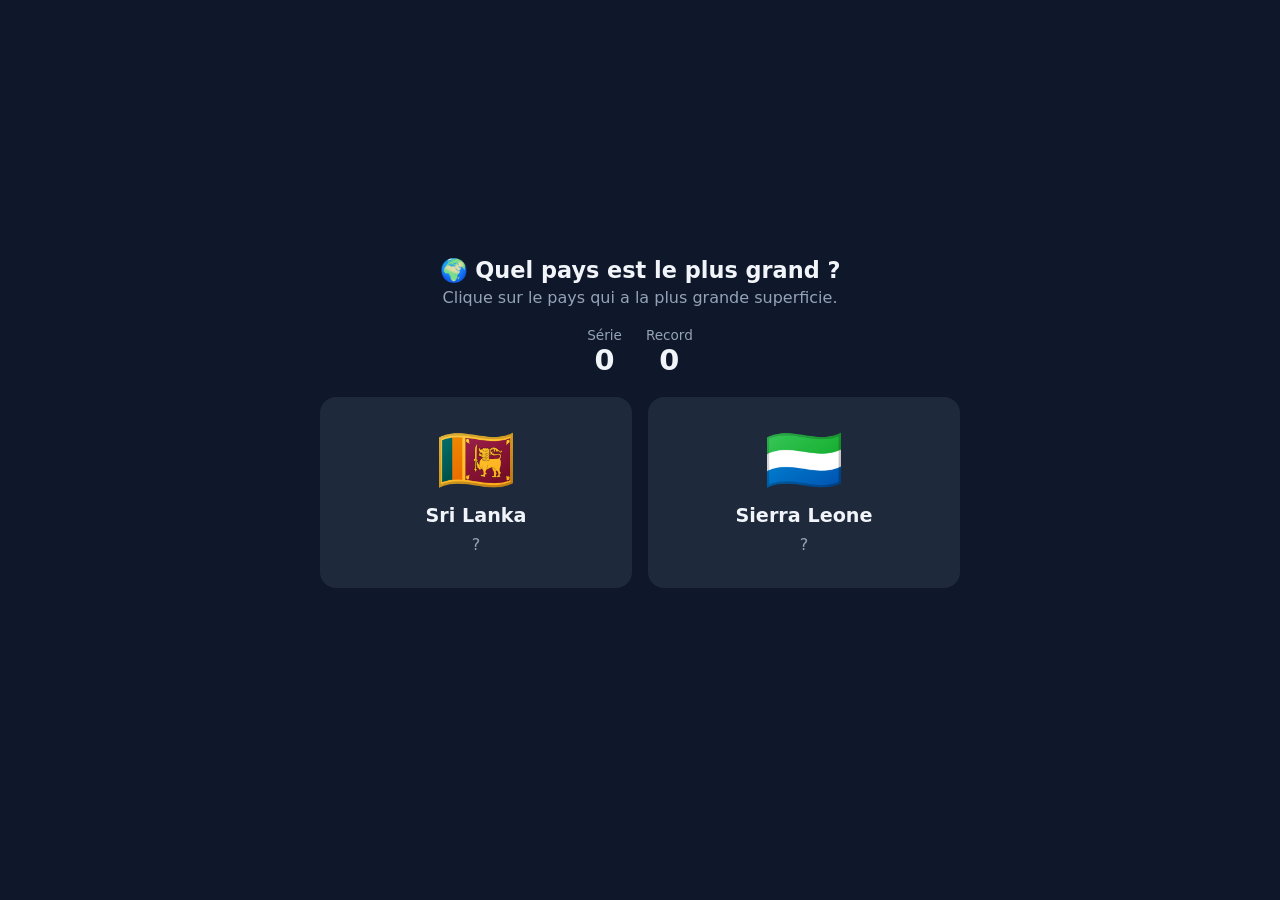
==== index.html @ 782701b4 "Ajoute le quiz de géographie : quel pays est le plus grand ? Co-Authored-By: Claude Sonnet 5.5 <nore" ====
<!DOCTYPE html>
<html lang="fr">
<head>
<meta charset="utf-8">
<meta name="viewport" content="width=device-width, initial-scale=1">
<title>Quel pays est le plus grand ?</title>
<style>
  :root { --bg:#0f172a; --card:#1e293b; --txt:#f1f5f9; --mute:#94a3b8; --ok:#22c55e; --ko:#ef4444; --acc:#38bdf8; }
  * { box-sizing:border-box; }
  body { margin:0; min-height:100vh; display:flex; flex-direction:column; align-items:center; justify-content:center;
         background:var(--bg); color:var(--txt); font-family:system-ui,sans-serif; padding:16px; }
  h1 { font-size:1.4rem; margin:0 0 4px; text-align:center; }
  .sub { color:var(--mute); margin-bottom:20px; text-align:center; }
  .scores { display:flex; gap:24px; margin-bottom:20px; }
  .scores div { text-align:center; color:var(--mute); font-size:.85rem; }
  .scores b { display:block; font-size:1.8rem; color:var(--txt); }
  .duel { display:flex; gap:16px; width:100%; max-width:640px; }
  .country { flex:1; background:var(--card); border:3px solid transparent; border-radius:16px; padding:28px 12px;
             color:var(--txt); font:inherit; cursor:pointer; transition:transform .1s, border-color .2s; }
  .country:hover:not(:disabled) { transform:translateY(-3px); border-color:var(--acc); }
  .country:disabled { cursor:default; }
  .flag { font-size:4rem; line-height:1; }
  .name { font-size:1.2rem; font-weight:600; margin-top:12px; }
  .area { margin-top:8px; color:var(--mute); min-height:1.4em; }
  .country.ok { border-color:var(--ok); }
  .country.ko { border-color:var(--ko); }
  .msg { margin:20px 0 10px; min-height:1.6em; font-weight:600; text-align:center; }
  button.action { background:var(--acc); color:#0f172a; border:0; border-radius:10px; padding:12px 24px;
                  font:inherit; font-weight:700; cursor:pointer; }
  .hidden { display:none; }
  @media (max-width:480px) { .duel { flex-direction:column; } .country { padding:18px 12px; } .flag { font-size:3rem; } }
</style>
</head>
<body>
  <h1>🌍 Quel pays est le plus grand ?</h1>
  <div class="sub">Clique sur le pays qui a la plus grande superficie.</div>
  <div class="scores">
    <div>Série<b id="score">0</b></div>
    <div>Record<b id="best">0</b></div>
  </div>
  <div class="duel">
    <button class="country" id="c0"></button>
    <button class="country" id="c1"></button>
  </div>
  <div class="msg" id="msg"></div>
  <button class="action hidden" id="next"></button>

<script>
// [code ISO, nom, superficie en km²]
const DATA = [
["RU","Russie",17098246],["CA","Canada",9984670],["CN","Chine",9596961],["US","États-Unis",9833517],
["BR","Brésil",8515767],["AU","Australie",7692024],["IN","Inde",3287263],["AR","Argentine",2780400],
["KZ","Kazakhstan",2724900],["DZ","Algérie",2381741],["CD","RD Congo",2344858],["SA","Arabie saoudite",2149690],
["MX","Mexique",1964375],["ID","Indonésie",1904569],["SD","Soudan",1861484],["LY","Libye",1759540],
["IR","Iran",1648195],["MN","Mongolie",1564116],["PE","Pérou",1285216],["TD","Tchad",1284000],
["NE","Niger",1267000],["AO","Angola",1246700],["ML","Mali",1240192],["ZA","Afrique du Sud",1221037],
["CO","Colombie",1141748],["ET","Éthiopie",1104300],["BO","Bolivie",1098581],["MR","Mauritanie",1030700],
["EG","Égypte",1002450],["TZ","Tanzanie",945087],["NG","Nigeria",923768],["VE","Venezuela",916445],
["PK","Pakistan",881913],["NA","Namibie",825615],["MZ","Mozambique",801590],["TR","Turquie",783562],
["CL","Chili",756102],["ZM","Zambie",752612],["MM","Myanmar",676578],["AF","Afghanistan",652230],
["SO","Somalie",637657],["CF","Centrafrique",622984],["UA","Ukraine",603550],["MG","Madagascar",587041],
["BW","Botswana",581730],["KE","Kenya",580367],["FR","France",551695],["YE","Yémen",527968],
["TH","Thaïlande",513120],["ES","Espagne",505990],["TM","Turkménistan",488100],["CM","Cameroun",475440],
["PG","Papouasie-Nouvelle-Guinée",462840],["SE","Suède",450295],["UZ","Ouzbékistan",447400],["MA","Maroc",446550],
["IQ","Irak",438317],["PY","Paraguay",406752],["ZW","Zimbabwe",390757],["JP","Japon",377975],
["DE","Allemagne",357022],["CG","Congo",342000],["FI","Finlande",338145],["VN","Vietnam",331212],
["MY","Malaisie",330803],["NO","Norvège",323802],["CI","Côte d'Ivoire",322463],["PL","Pologne",312696],
["OM","Oman",309500],["IT","Italie",301340],["PH","Philippines",300000],["EC","Équateur",283561],
["BF","Burkina Faso",272967],["NZ","Nouvelle-Zélande",268838],["GA","Gabon",267668],["GN","Guinée",245857],
["GB","Royaume-Uni",243610],["UG","Ouganda",241038],["GH","Ghana",238533],["RO","Roumanie",238397],
["LA","Laos",236800],["GY","Guyana",214969],["BY","Biélorussie",207600],["KG","Kirghizistan",199951],
["SN","Sénégal",196722],["SY","Syrie",185180],["KH","Cambodge",181035],["UY","Uruguay",176215],
["SR","Suriname",163820],["TN","Tunisie",163610],["BD","Bangladesh",147570],["NP","Népal",147181],
["TJ","Tadjikistan",143100],["GR","Grèce",131957],["NI","Nicaragua",130373],["KP","Corée du Nord",120538],
["MW","Malawi",118484],["ER","Érythrée",117600],["BJ","Bénin",114763],["HN","Honduras",112492],
["LR","Libéria",111369],["BG","Bulgarie",110879],["CU","Cuba",109884],["GT","Guatemala",108889],
["IS","Islande",103000],["KR","Corée du Sud",100210],["HU","Hongrie",93028],["PT","Portugal",92090],
["JO","Jordanie",89342],["RS","Serbie",88361],["AZ","Azerbaïdjan",86600],["AT","Autriche",83871],
["AE","Émirats arabes unis",83600],["CZ","Tchéquie",78867],["PA","Panama",75417],["SL","Sierra Leone",71740],
["IE","Irlande",70273],["GE","Géorgie",69700],["LK","Sri Lanka",65610],["LT","Lituanie",65300],
["LV","Lettonie",64589],["TG","Togo",56785],["HR","Croatie",56594],["BA","Bosnie-Herzégovine",51209],
["CR","Costa Rica",51100],["SK","Slovaquie",49035],["DO","République dominicaine",48671],["EE","Estonie",45228],
["DK","Danemark",43094],["NL","Pays-Bas",41850],["CH","Suisse",41285],["BT","Bhoutan",38394],
["TW","Taïwan",36193],["GW","Guinée-Bissau",36125],["MD","Moldavie",33846],["BE","Belgique",30528],
["LS","Lesotho",30355],["AM","Arménie",29743],["AL","Albanie",28748],["SV","Salvador",21041],
["SI","Slovénie",20273],["FJ","Fidji",18272],["KW","Koweït",17818],["SZ","Eswatini",17364],
["TL","Timor oriental",14874],["QA","Qatar",11586],["JM","Jamaïque",10991],["LB","Liban",10452],
["CY","Chypre",9251],["LU","Luxembourg",2586],["MU","Maurice",2040],["MT","Malte",316],
["LI","Liechtenstein",160],["SM","Saint-Marin",61],["MC","Monaco",2]
].map(([code,name,area]) => ({
  name, area,
  flag: [...code].map(c => String.fromCodePoint(127397 + c.charCodeAt(0))).join("")
}));

const fmt = n => n.toLocaleString("fr-FR", { maximumFractionDigits: 2 }) + " km²";
const $ = id => document.getElementById(id);
const btns = [$("c0"), $("c1")];
const rand = () => DATA[Math.floor(Math.random() * DATA.length)];

let score = 0, kept = null, pair = [], locked = false;
let best = 0;
try { best = +localStorage.getItem("geo-best") || 0; } catch {}
$("best").textContent = best;

function randomOther(not) {
  let c;
  do { c = rand(); } while (c === not);
  return c;
}

function render() {
  pair.forEach((c, i) => {
    btns[i].className = "country";
    btns[i].disabled = false;
    btns[i].innerHTML = `<div class="flag">${c.flag}</div><div class="name">${c.name}</div><div class="area">?</div>`;
  });
  $("msg").textContent = "";
  $("next").classList.add("hidden");
  locked = false;
}

function newRound() {
  if (kept) {
    pair = [kept, randomOther(kept)];
    if (Math.random() < 0.5) pair.reverse();
  } else {
    const a = rand();
    pair = [a, randomOther(a)];
  }
  render();
}

function answer(i) {
  if (locked) return;
  locked = true;
  const bigger = pair[0].area > pair[1].area ? 0 : 1;
  btns.forEach((b, j) => {
    b.disabled = true;
    b.querySelector(".area").textContent = fmt(pair[j].area);
    b.classList.add(j === bigger ? "ok" : (j === i ? "ko" : ""));
  });
  const next = $("next");
  next.classList.remove("hidden");
  if (i === bigger) {
    score++;
    $("score").textContent = score;
    if (score > best) {
      best = score; $("best").textContent = best;
      try { localStorage.setItem("geo-best", best); } catch {}
    }
    kept = pair[Math.random() < 0.5 ? 0 : 1];  // on garde l'un des deux au hasard
    $("msg").textContent = `✅ Bravo ! On garde ${kept.name}.`;
    next.textContent = "Suivant →";
  } else {
    $("msg").textContent = `❌ Raté ! C'était ${pair[bigger].name}. Score final : ${score}`;
    kept = null; score = 0;
    $("score").textContent = 0;
    next.textContent = "Rejouer";
  }
  next.focus();
}

btns.forEach((b, i) => b.addEventListener("click", () => answer(i)));
$("next").addEventListener("click", newRound);
document.addEventListener("keydown", e => {
  if (e.key === "ArrowLeft") answer(0);
  else if (e.key === "ArrowRight") answer(1);
});
newRound();
</script>
</body>
</html>
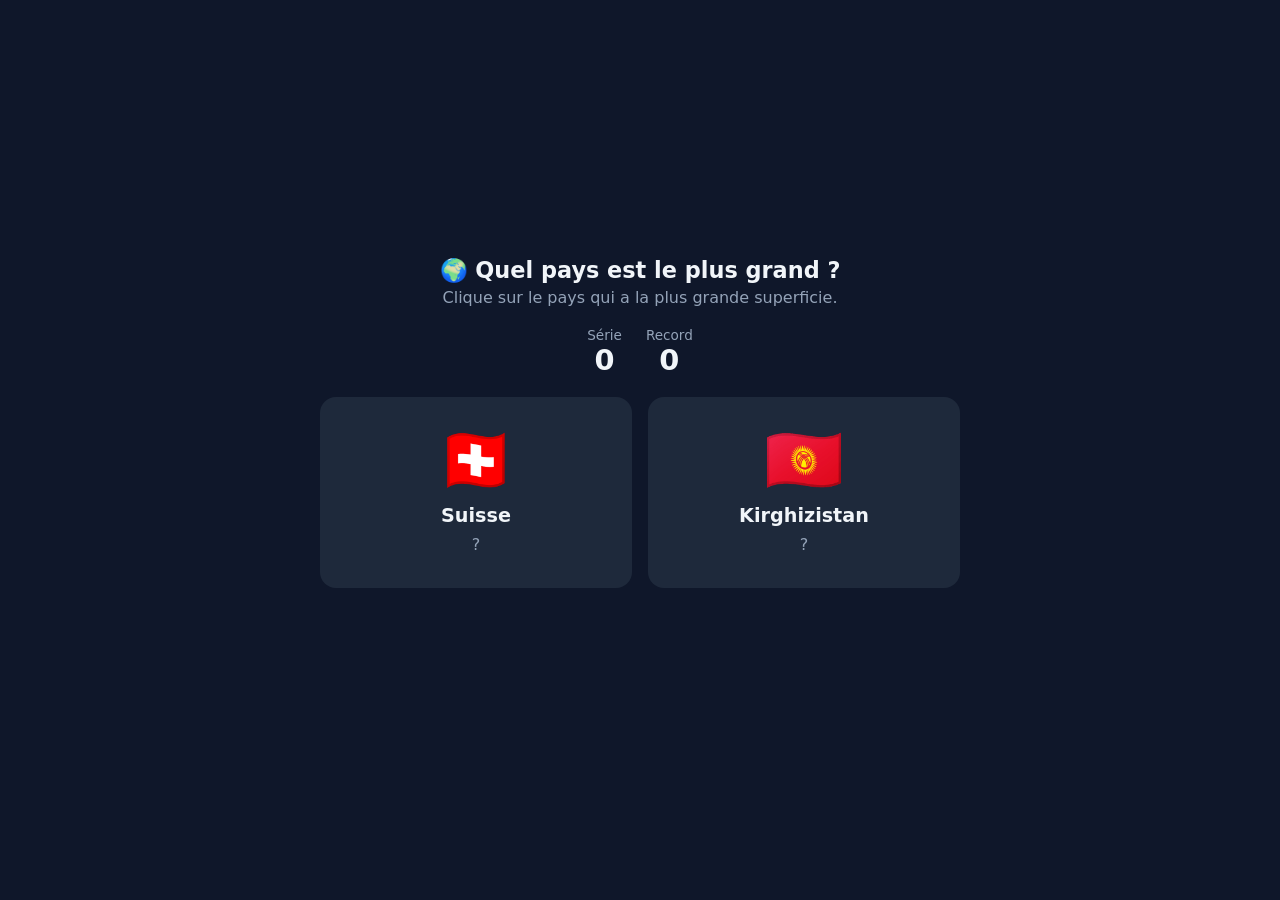
==== commit f8388d35: "Corrige le plantage quand la réponse est juste Co-Authored-By: Claude Sonnet 5.5 <noreply@anthropic." ====
--- a/index.html
+++ b/index.html
@@ -137,7 +137,8 @@
   btns.forEach((b, j) => {
     b.disabled = true;
     b.querySelector(".area").textContent = fmt(pair[j].area);
-    b.classList.add(j === bigger ? "ok" : (j === i ? "ko" : ""));
+    if (j === bigger) b.classList.add("ok");
+    else if (j === i) b.classList.add("ko");
   });
   const next = $("next");
   next.classList.remove("hidden");
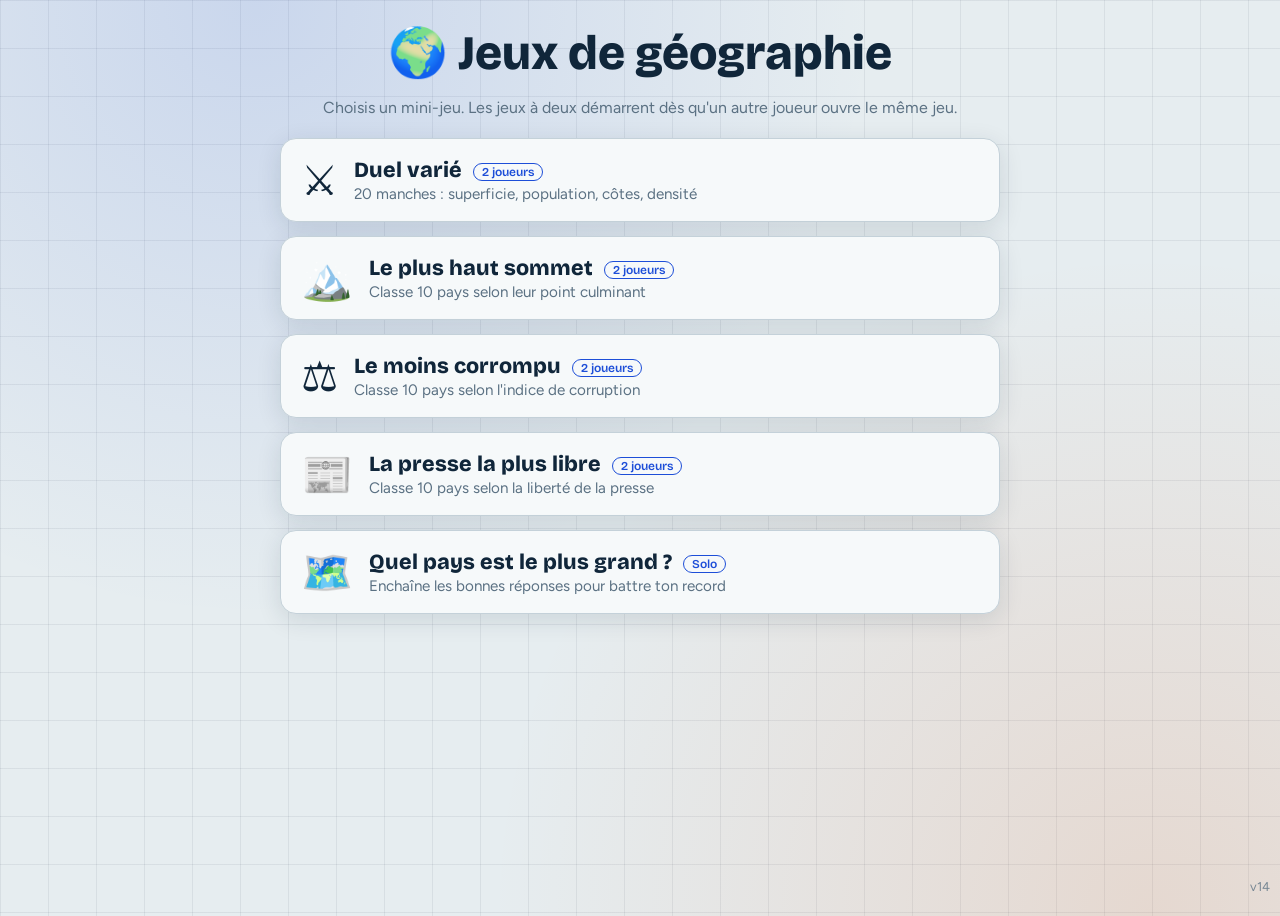
==== commit 6a031f45: "v14 : menu de mini-jeux, prénoms + Prêt, abandon, écart 75 %, jeux de classement - Menu d'accueil (i" ====
--- a/index.html
+++ b/index.html
@@ -1,173 +1,22 @@
-<!DOCTYPE html>
-<html lang="fr">
-<head>
+<!doctype html>
+<html lang="fr"><head>
 <meta charset="utf-8">
-<meta name="viewport" content="width=device-width, initial-scale=1">
-<title>Quel pays est le plus grand ?</title>
-<style>
-  :root { --bg:#0f172a; --card:#1e293b; --txt:#f1f5f9; --mute:#94a3b8; --ok:#22c55e; --ko:#ef4444; --acc:#38bdf8; }
-  * { box-sizing:border-box; }
-  body { margin:0; min-height:100vh; display:flex; flex-direction:column; align-items:center; justify-content:center;
-         background:var(--bg); color:var(--txt); font-family:system-ui,sans-serif; padding:16px; }
-  h1 { font-size:1.4rem; margin:0 0 4px; text-align:center; }
-  .sub { color:var(--mute); margin-bottom:20px; text-align:center; }
-  .scores { display:flex; gap:24px; margin-bottom:20px; }
-  .scores div { text-align:center; color:var(--mute); font-size:.85rem; }
-  .scores b { display:block; font-size:1.8rem; color:var(--txt); }
-  .duel { display:flex; gap:16px; width:100%; max-width:640px; }
-  .country { flex:1; background:var(--card); border:3px solid transparent; border-radius:16px; padding:28px 12px;
-             color:var(--txt); font:inherit; cursor:pointer; transition:transform .1s, border-color .2s; }
-  .country:hover:not(:disabled) { transform:translateY(-3px); border-color:var(--acc); }
-  .country:disabled { cursor:default; }
-  .flag { font-size:4rem; line-height:1; }
-  .name { font-size:1.2rem; font-weight:600; margin-top:12px; }
-  .area { margin-top:8px; color:var(--mute); min-height:1.4em; }
-  .country.ok { border-color:var(--ok); }
-  .country.ko { border-color:var(--ko); }
-  .msg { margin:20px 0 10px; min-height:1.6em; font-weight:600; text-align:center; }
-  button.action { background:var(--acc); color:#0f172a; border:0; border-radius:10px; padding:12px 24px;
-                  font:inherit; font-weight:700; cursor:pointer; }
-  .hidden { display:none; }
-  @media (max-width:480px) { .duel { flex-direction:column; } .country { padding:18px 12px; } .flag { font-size:3rem; } }
-</style>
-</head>
-<body>
-  <h1>🌍 Quel pays est le plus grand ?</h1>
-  <div class="sub">Clique sur le pays qui a la plus grande superficie.</div>
-  <div class="scores">
-    <div>Série<b id="score">0</b></div>
-    <div>Record<b id="best">0</b></div>
-  </div>
-  <div class="duel">
-    <button class="country" id="c0"></button>
-    <button class="country" id="c1"></button>
-  </div>
-  <div class="msg" id="msg"></div>
-  <button class="action hidden" id="next"></button>
-
-<script>
-// [code ISO, nom, superficie en km²]
-const DATA = [
-["RU","Russie",17098246],["CA","Canada",9984670],["CN","Chine",9596961],["US","États-Unis",9833517],
-["BR","Brésil",8515767],["AU","Australie",7692024],["IN","Inde",3287263],["AR","Argentine",2780400],
-["KZ","Kazakhstan",2724900],["DZ","Algérie",2381741],["CD","RD Congo",2344858],["SA","Arabie saoudite",2149690],
-["MX","Mexique",1964375],["ID","Indonésie",1904569],["SD","Soudan",1861484],["LY","Libye",1759540],
-["IR","Iran",1648195],["MN","Mongolie",1564116],["PE","Pérou",1285216],["TD","Tchad",1284000],
-["NE","Niger",1267000],["AO","Angola",1246700],["ML","Mali",1240192],["ZA","Afrique du Sud",1221037],
-["CO","Colombie",1141748],["ET","Éthiopie",1104300],["BO","Bolivie",1098581],["MR","Mauritanie",1030700],
-["EG","Égypte",1002450],["TZ","Tanzanie",945087],["NG","Nigeria",923768],["VE","Venezuela",916445],
-["PK","Pakistan",881913],["NA","Namibie",825615],["MZ","Mozambique",801590],["TR","Turquie",783562],
-["CL","Chili",756102],["ZM","Zambie",752612],["MM","Myanmar",676578],["AF","Afghanistan",652230],
-["SO","Somalie",637657],["CF","Centrafrique",622984],["UA","Ukraine",603550],["MG","Madagascar",587041],
-["BW","Botswana",581730],["KE","Kenya",580367],["FR","France",551695],["YE","Yémen",527968],
-["TH","Thaïlande",513120],["ES","Espagne",505990],["TM","Turkménistan",488100],["CM","Cameroun",475440],
-["PG","Papouasie-Nouvelle-Guinée",462840],["SE","Suède",450295],["UZ","Ouzbékistan",447400],["MA","Maroc",446550],
-["IQ","Irak",438317],["PY","Paraguay",406752],["ZW","Zimbabwe",390757],["JP","Japon",377975],
-["DE","Allemagne",357022],["CG","Congo",342000],["FI","Finlande",338145],["VN","Vietnam",331212],
-["MY","Malaisie",330803],["NO","Norvège",323802],["CI","Côte d'Ivoire",322463],["PL","Pologne",312696],
-["OM","Oman",309500],["IT","Italie",301340],["PH","Philippines",300000],["EC","Équateur",283561],
-["BF","Burkina Faso",272967],["NZ","Nouvelle-Zélande",268838],["GA","Gabon",267668],["GN","Guinée",245857],
-["GB","Royaume-Uni",243610],["UG","Ouganda",241038],["GH","Ghana",238533],["RO","Roumanie",238397],
-["LA","Laos",236800],["GY","Guyana",214969],["BY","Biélorussie",207600],["KG","Kirghizistan",199951],
-["SN","Sénégal",196722],["SY","Syrie",185180],["KH","Cambodge",181035],["UY","Uruguay",176215],
-["SR","Suriname",163820],["TN","Tunisie",163610],["BD","Bangladesh",147570],["NP","Népal",147181],
-["TJ","Tadjikistan",143100],["GR","Grèce",131957],["NI","Nicaragua",130373],["KP","Corée du Nord",120538],
-["MW","Malawi",118484],["ER","Érythrée",117600],["BJ","Bénin",114763],["HN","Honduras",112492],
-["LR","Libéria",111369],["BG","Bulgarie",110879],["CU","Cuba",109884],["GT","Guatemala",108889],
-["IS","Islande",103000],["KR","Corée du Sud",100210],["HU","Hongrie",93028],["PT","Portugal",92090],
-["JO","Jordanie",89342],["RS","Serbie",88361],["AZ","Azerbaïdjan",86600],["AT","Autriche",83871],
-["AE","Émirats arabes unis",83600],["CZ","Tchéquie",78867],["PA","Panama",75417],["SL","Sierra Leone",71740],
-["IE","Irlande",70273],["GE","Géorgie",69700],["LK","Sri Lanka",65610],["LT","Lituanie",65300],
-["LV","Lettonie",64589],["TG","Togo",56785],["HR","Croatie",56594],["BA","Bosnie-Herzégovine",51209],
-["CR","Costa Rica",51100],["SK","Slovaquie",49035],["DO","République dominicaine",48671],["EE","Estonie",45228],
-["DK","Danemark",43094],["NL","Pays-Bas",41850],["CH","Suisse",41285],["BT","Bhoutan",38394],
-["TW","Taïwan",36193],["GW","Guinée-Bissau",36125],["MD","Moldavie",33846],["BE","Belgique",30528],
-["LS","Lesotho",30355],["AM","Arménie",29743],["AL","Albanie",28748],["SV","Salvador",21041],
-["SI","Slovénie",20273],["FJ","Fidji",18272],["KW","Koweït",17818],["SZ","Eswatini",17364],
-["TL","Timor oriental",14874],["QA","Qatar",11586],["JM","Jamaïque",10991],["LB","Liban",10452],
-["CY","Chypre",9251],["LU","Luxembourg",2586],["MU","Maurice",2040],["MT","Malte",316],
-["LI","Liechtenstein",160],["SM","Saint-Marin",61],["MC","Monaco",2]
-].map(([code,name,area]) => ({
-  name, area,
-  flag: [...code].map(c => String.fromCodePoint(127397 + c.charCodeAt(0))).join("")
-}));
-
-const fmt = n => n.toLocaleString("fr-FR", { maximumFractionDigits: 2 }) + " km²";
-const $ = id => document.getElementById(id);
-const btns = [$("c0"), $("c1")];
-const rand = () => DATA[Math.floor(Math.random() * DATA.length)];
-
-let score = 0, kept = null, pair = [], locked = false;
-let best = 0;
-try { best = +localStorage.getItem("geo-best") || 0; } catch {}
-$("best").textContent = best;
-
-function randomOther(not) {
-  let c;
-  do { c = rand(); } while (c === not);
-  return c;
-}
-
-function render() {
-  pair.forEach((c, i) => {
-    btns[i].className = "country";
-    btns[i].disabled = false;
-    btns[i].innerHTML = `<div class="flag">${c.flag}</div><div class="name">${c.name}</div><div class="area">?</div>`;
-  });
-  $("msg").textContent = "";
-  $("next").classList.add("hidden");
-  locked = false;
-}
-
-function newRound() {
-  if (kept) {
-    pair = [kept, randomOther(kept)];
-    if (Math.random() < 0.5) pair.reverse();
-  } else {
-    const a = rand();
-    pair = [a, randomOther(a)];
-  }
-  render();
-}
-
-function answer(i) {
-  if (locked) return;
-  locked = true;
-  const bigger = pair[0].area > pair[1].area ? 0 : 1;
-  btns.forEach((b, j) => {
-    b.disabled = true;
-    b.querySelector(".area").textContent = fmt(pair[j].area);
-    if (j === bigger) b.classList.add("ok");
-    else if (j === i) b.classList.add("ko");
-  });
-  const next = $("next");
-  next.classList.remove("hidden");
-  if (i === bigger) {
-    score++;
-    $("score").textContent = score;
-    if (score > best) {
-      best = score; $("best").textContent = best;
-      try { localStorage.setItem("geo-best", best); } catch {}
-    }
-    kept = pair[Math.random() < 0.5 ? 0 : 1];  // on garde l'un des deux au hasard
-    $("msg").textContent = `✅ Bravo ! On garde ${kept.name}.`;
-    next.textContent = "Suivant →";
-  } else {
-    $("msg").textContent = `❌ Raté ! C'était ${pair[bigger].name}. Score final : ${score}`;
-    kept = null; score = 0;
-    $("score").textContent = 0;
-    next.textContent = "Rejouer";
-  }
-  next.focus();
-}
-
-btns.forEach((b, i) => b.addEventListener("click", () => answer(i)));
-$("next").addEventListener("click", newRound);
-document.addEventListener("keydown", e => {
-  if (e.key === "ArrowLeft") answer(0);
-  else if (e.key === "ArrowRight") answer(1);
-});
-newRound();
-</script>
-</body>
-</html>
+<meta name="viewport" content="width=device-width,initial-scale=1,viewport-fit=cover">
+<title>Jeux de géographie</title>
+<link rel="preconnect" href="https://fonts.googleapis.com">
+<link rel="stylesheet" href="https://fonts.googleapis.com/css2?family=Bricolage+Grotesque:opsz,wght@12..96,500;12..96,800&family=Figtree:wght@400;600&display=swap">
+<link rel="stylesheet" href="css/jeux.css">
+</head><body>
+<div id="ver">v14</div>
+<main>
+  <h1>🌍 Jeux de géographie</h1>
+  <p class="hint">Choisis un mini-jeu. Les jeux à deux démarrent dès qu'un autre joueur ouvre le même jeu.</p>
+  <nav class="menu">
+    <a href="duel/duel.html"><span class="ico">⚔️</span><span><b>Duel varié <span class="tag2">2 joueurs</span></b><small>20 manches : superficie, population, côtes, densité</small></span></a>
+    <a href="classement/classement.html?jeu=altitude"><span class="ico">🏔️</span><span><b>Le plus haut sommet <span class="tag2">2 joueurs</span></b><small>Classe 10 pays selon leur point culminant</small></span></a>
+    <a href="classement/classement.html?jeu=corruption"><span class="ico">⚖️</span><span><b>Le moins corrompu <span class="tag2">2 joueurs</span></b><small>Classe 10 pays selon l'indice de corruption</small></span></a>
+    <a href="classement/classement.html?jeu=presse"><span class="ico">📰</span><span><b>La presse la plus libre <span class="tag2">2 joueurs</span></b><small>Classe 10 pays selon la liberté de la presse</small></span></a>
+    <a href="quiz.html"><span class="ico">🗺️</span><span><b>Quel pays est le plus grand ? <span class="tag2">Solo</span></b><small>Enchaîne les bonnes réponses pour battre ton record</small></span></a>
+  </nav>
+</main>
+</body></html>
--- a/css/jeux.css
+++ b/css/jeux.css
@@ -0,0 +1,117 @@
+/* Mise en page : une carte marine, un duel de deux cartes face à face, scores de chaque joueur en tête */
+:root{
+  --bg:#e6edf0; --panel:#f6f9fa; --ink:#10263a; --mute:#5b7183; --line:#c4d1d9;
+  --p1:#1d4ed8; --p2:#e0590d; --ok:#15803d; --ko:#b91c1c; --grat:rgba(16,38,58,.07);
+  --display:"Bricolage Grotesque",system-ui,sans-serif; --body:"Figtree",system-ui,sans-serif;
+}
+@media (prefers-color-scheme:dark){:root:not([data-theme="light"]){
+  --bg:#0c1a27; --panel:#132636; --ink:#e8f0f5; --mute:#8ba2b3; --line:#27425a;
+  --p1:#6c9bff; --p2:#ff9a5c; --ok:#4ade80; --ko:#f87171; --grat:rgba(232,240,245,.06); color-scheme:dark}}
+:root[data-theme="dark"]{
+  --bg:#0c1a27; --panel:#132636; --ink:#e8f0f5; --mute:#8ba2b3; --line:#27425a;
+  --p1:#6c9bff; --p2:#ff9a5c; --ok:#4ade80; --ko:#f87171; --grat:rgba(232,240,245,.06); color-scheme:dark}
+*{box-sizing:border-box}
+body{background:var(--bg);color:var(--ink);font-family:var(--body);font-size:16px;
+  background-image:linear-gradient(var(--grat) 1px,transparent 1px),linear-gradient(90deg,var(--grat) 1px,transparent 1px);
+  background-size:48px 48px;padding-inline:16px;padding-block:20px;min-height:100vh}
+main{max-width:720px;margin:0 auto;display:flex;flex-direction:column;gap:20px}
+h1{font-family:var(--display);font-weight:800;font-size:clamp(1.8rem,6vw,2.6rem);margin:0;line-height:1.05;text-wrap:balance}
+h2{font-family:var(--display);font-weight:800;font-size:1.6rem;margin:0;text-wrap:balance}
+p{margin:0;line-height:1.5}
+.mute{color:var(--mute)}
+.panel{background:var(--panel);border:1px solid var(--line);border-radius:6px;padding:20px;display:flex;flex-direction:column;gap:14px}
+label{font-weight:600;font-size:.9rem}
+input[type=text]{font:inherit;color:var(--ink);background:var(--bg);border:1.5px solid var(--line);border-radius:6px;padding:12px;width:100%}
+button{font:inherit;font-weight:600;cursor:pointer;border-radius:6px;border:1.5px solid var(--ink);padding:12px 20px;background:var(--ink);color:var(--bg)}
+button.alt{background:transparent;color:var(--ink)}
+button:disabled{opacity:.4;cursor:default}
+button:focus-visible,input:focus-visible{outline:3px solid var(--p1);outline-offset:2px}
+.row{display:flex;gap:12px;flex-wrap:wrap}
+.score{display:flex;gap:12px;align-items:stretch}
+.sc{flex:1;min-width:0;background:var(--panel);border:1px solid var(--line);border-radius:6px;padding:10px 14px;border-top:5px solid}
+.sc.a{border-top-color:var(--p1)} .sc.b{border-top-color:var(--p2)}
+.sc .n{font-size:.85rem;color:var(--mute);overflow:hidden;text-overflow:ellipsis;white-space:nowrap}
+.sc .v{font-family:var(--display);font-weight:800;font-size:2rem;line-height:1.1;font-variant-numeric:tabular-nums}
+.mid{display:flex;flex-direction:column;justify-content:center;align-items:center;font-family:var(--display);font-weight:800;min-width:64px;text-align:center;font-size:.85rem;color:var(--mute)}
+.mid b{font-size:1.4rem;color:var(--ink);font-variant-numeric:tabular-nums}
+.duel{display:grid;grid-template-columns:1fr 1fr;gap:14px}
+.card{position:relative;background:var(--panel);color:var(--ink);border:2px solid var(--line);border-radius:6px;padding:26px 10px 18px;
+  display:flex;flex-direction:column;align-items:center;gap:8px;min-width:0}
+button.card:hover:not(:disabled){border-color:var(--ink)}
+button.card:disabled{opacity:1}
+.card.sel{border-color:var(--p1);box-shadow:0 0 0 3px var(--p1) inset}
+.card.good{border-color:var(--ok)} .card.bad{opacity:.85}
+.flag{font-size:clamp(3.2rem,16vw,5rem);line-height:1}
+.name{font-family:var(--display);font-weight:800;font-size:1.25rem;text-align:center;text-wrap:balance}
+.area{font-variant-numeric:tabular-nums;color:var(--mute);min-height:1.4em}
+.card.good .area{color:var(--ok);font-weight:600}
+.tags{display:flex;gap:6px;flex-wrap:wrap;justify-content:center;min-height:26px}
+.tag{font-size:.78rem;font-weight:600;padding:3px 9px;border-radius:99px;color:#fff;max-width:100%;overflow:hidden;text-overflow:ellipsis;white-space:nowrap}
+.tag.a{background:var(--p1)} .tag.b{background:var(--p2)}
+:root[data-theme="dark"] .tag{color:#0c1a27}
+@media (prefers-color-scheme:dark){:root:not([data-theme="light"]) .tag{color:#0c1a27}}
+.verdict{display:flex;gap:10px;flex-wrap:wrap}
+.vd{flex:1;min-width:140px;border:1.5px solid var(--line);border-radius:6px;padding:10px 12px;background:var(--panel);font-weight:600}
+.vd.ok{border-color:var(--ok);color:var(--ok)} .vd.ko{border-color:var(--ko);color:var(--ko)}
+.link{font-family:ui-monospace,monospace;font-size:.85rem;background:var(--bg);border:1px dashed var(--line);padding:10px;border-radius:6px;word-break:break-all}
+.big{font-family:var(--display);font-weight:800;font-size:clamp(2.4rem,10vw,3.6rem);text-align:center;font-variant-numeric:tabular-nums}
+@media (max-width:420px){.card{padding-inline:6px}.name{font-size:1.05rem}}
+
+/* Version mobile : tout est plus grand, cartes plus marquées */
+body{font-size:18px;padding-inline:14px;background-image:radial-gradient(circle at 20% 0%,rgba(29,78,216,.14),transparent 45%),radial-gradient(circle at 90% 100%,rgba(224,89,13,.14),transparent 45%),linear-gradient(var(--grat) 1px,transparent 1px),linear-gradient(90deg,var(--grat) 1px,transparent 1px);background-size:auto,auto,48px 48px,48px 48px}
+main{gap:18px}
+h1{font-size:clamp(2.2rem,9vw,3rem);text-align:center}
+h2{font-size:1.8rem}
+.panel{border-radius:16px;padding:24px;box-shadow:0 6px 24px rgba(16,38,58,.12)}
+button{font-size:1.15rem;padding:16px 24px;border-radius:14px;min-height:56px}
+.row button{flex:1}
+.score{gap:10px}
+.sc{border-radius:14px;padding:12px 16px;border-top-width:6px}
+.sc .n{font-size:1rem}
+.sc .v{font-size:2.8rem}
+.mid{font-size:1rem;min-width:70px}.mid b{font-size:1.7rem}
+.duel{gap:12px}
+.card{border-radius:18px;padding:30px 8px 22px;gap:10px;box-shadow:0 4px 16px rgba(16,38,58,.12);transition:transform .12s,border-color .12s}
+button.card:active:not(:disabled){transform:scale(.97)}
+.card.sel{transform:scale(1.03);box-shadow:0 0 0 4px var(--p1) inset,0 8px 24px rgba(29,78,216,.3)}
+.card.good{box-shadow:0 0 0 4px var(--ok) inset,0 8px 24px rgba(21,128,61,.3)}
+.flag{font-size:clamp(4.5rem,24vw,7.5rem)}
+.name{font-size:1.5rem}
+.area{font-size:1.1rem}
+.tag{font-size:.95rem;padding:4px 12px}
+.vd{font-size:1.1rem;border-radius:14px;padding:14px}
+.q{text-align:center;font-size:1.5rem}
+.big{font-size:clamp(3.4rem,18vw,5.5rem)}
+@keyframes pulse{50%{opacity:.45}}
+.pulse{animation:pulse 1.6s ease-in-out infinite}
+@media (max-width:420px){.card{padding-inline:4px}.name{font-size:1.3rem}}
+#ver{position:fixed;right:10px;bottom:6px;font-size:.8rem;color:var(--mute);opacity:.8;pointer-events:none}
+
+/* Commun aux mini-jeux */
+.status{display:block;font-size:.85rem;margin-bottom:6px}
+.back{display:inline-block;color:var(--mute);text-decoration:none;font-weight:600;font-size:1rem;margin-bottom:-6px}
+.giveup{background:transparent;color:var(--ko);border-color:var(--ko);font-size:1rem;min-height:44px;padding:10px 16px}
+/* Menu d'accueil */
+.menu{display:flex;flex-direction:column;gap:14px}
+.menu a{display:flex;align-items:center;gap:16px;text-decoration:none;color:var(--ink);background:var(--panel);border:1px solid var(--line);
+  border-radius:16px;padding:18px 20px;box-shadow:0 6px 24px rgba(16,38,58,.12);transition:transform .12s}
+.menu a:active{transform:scale(.98)}
+.menu .ico{font-size:2.6rem;line-height:1}
+.menu b{display:block;font-family:var(--display);font-weight:800;font-size:1.35rem}
+.menu small{display:block;color:var(--mute);font-size:.95rem;margin-top:2px}
+.menu .tag2{display:inline-block;font-size:.75rem;font-weight:600;color:var(--p1);border:1px solid var(--p1);border-radius:99px;padding:1px 8px;margin-left:6px;vertical-align:middle}
+/* Classement */
+.rank{display:flex;flex-direction:column;gap:8px}
+.rk{display:flex;align-items:center;gap:12px;background:var(--panel);border:2px solid var(--line);border-radius:14px;padding:10px 14px;
+  font:inherit;color:var(--ink);text-align:left;width:100%;min-height:58px}
+.rk .fl{font-size:2rem;line-height:1}
+.rk .nm{flex:1;font-family:var(--display);font-weight:800;font-size:1.15rem}
+.rk .pos{min-width:2.2em;height:2.2em;border-radius:99px;display:flex;align-items:center;justify-content:center;font-weight:800;
+  background:var(--line);color:var(--ink);font-variant-numeric:tabular-nums}
+.rk.on{border-color:var(--p1)} .rk.on .pos{background:var(--p1);color:#fff}
+.rk .vv{font-variant-numeric:tabular-nums;color:var(--mute);font-size:.95rem;text-align:right}
+.rk .pp{display:flex;gap:6px}
+.rk .pp span{white-space:nowrap;font-size:.8rem;font-weight:700;border-radius:99px;padding:3px 8px;color:#fff}
+.rk .pp .a{background:var(--p1)} .rk .pp .b{background:var(--p2)}
+.rk .pp .x{opacity:.45}
+.hint{color:var(--mute);text-align:center;font-size:1rem}
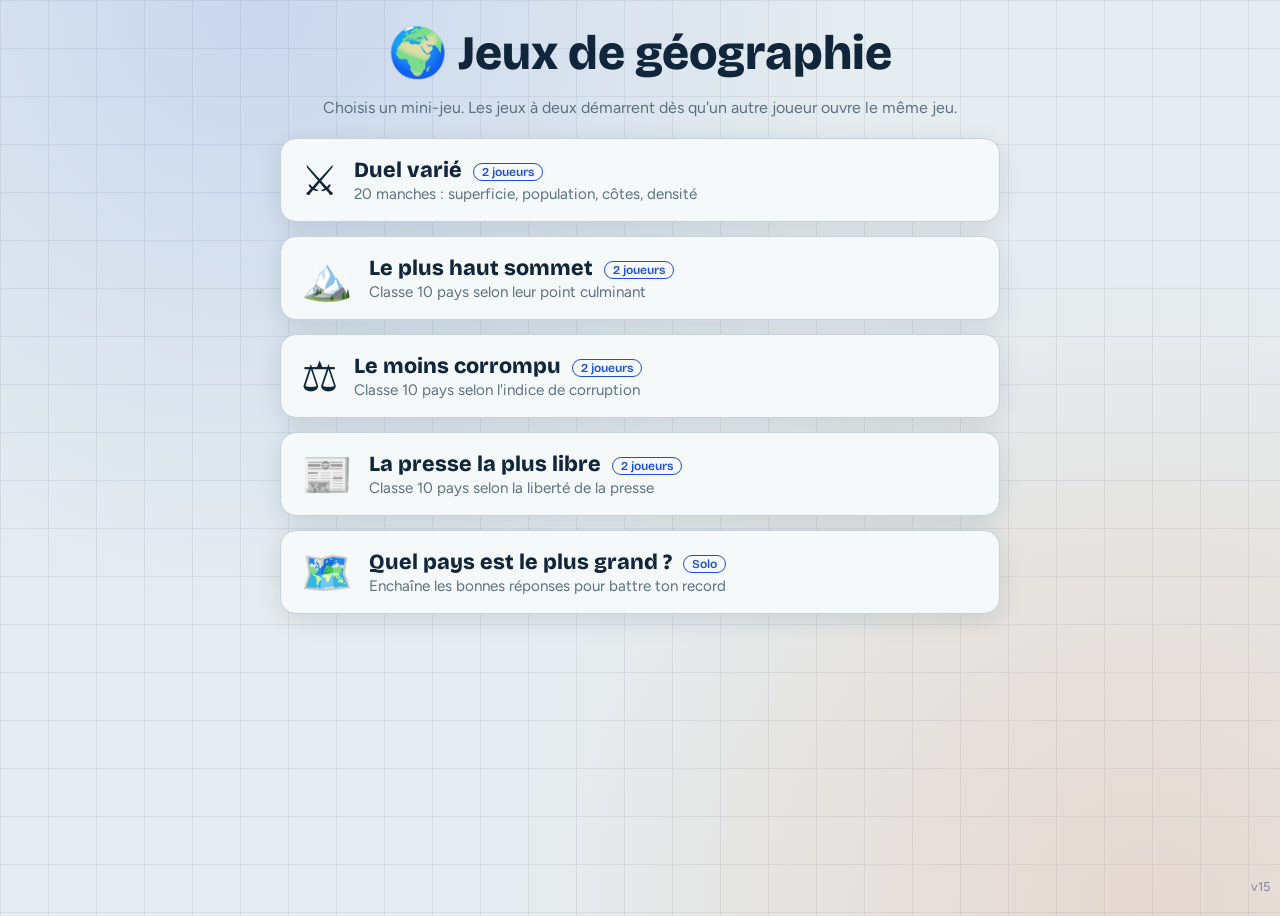
==== commit f9c16c56: "v15 : classements par glisser-déposer, tirage des pays sans contrainte Co-Authored-By: Claude Opus 5" ====
--- a/index.html
+++ b/index.html
@@ -7,7 +7,7 @@
 <link rel="stylesheet" href="https://fonts.googleapis.com/css2?family=Bricolage+Grotesque:opsz,wght@12..96,500;12..96,800&family=Figtree:wght@400;600&display=swap">
 <link rel="stylesheet" href="css/jeux.css">
 </head><body>
-<div id="ver">v14</div>
+<div id="ver">v15</div>
 <main>
   <h1>🌍 Jeux de géographie</h1>
   <p class="hint">Choisis un mini-jeu. Les jeux à deux démarrent dès qu'un autre joueur ouvre le même jeu.</p>
--- a/css/jeux.css
+++ b/css/jeux.css
@@ -115,3 +115,7 @@
 .rk .pp .a{background:var(--p1)} .rk .pp .b{background:var(--p2)}
 .rk .pp .x{opacity:.45}
 .hint{color:var(--mute);text-align:center;font-size:1rem}
+/* Glisser-déposer */
+.rk.drag{user-select:none;-webkit-user-select:none;transition:transform .15s;cursor:grab}
+.rk.lift{transition:none;position:relative;z-index:2;border-color:var(--p1);box-shadow:0 10px 28px rgba(16,38,58,.28);cursor:grabbing}
+.rk .handle{font-size:1.7rem;line-height:1;padding:10px 14px;margin:-10px -10px -10px 0;color:var(--mute);touch-action:none;cursor:grab}
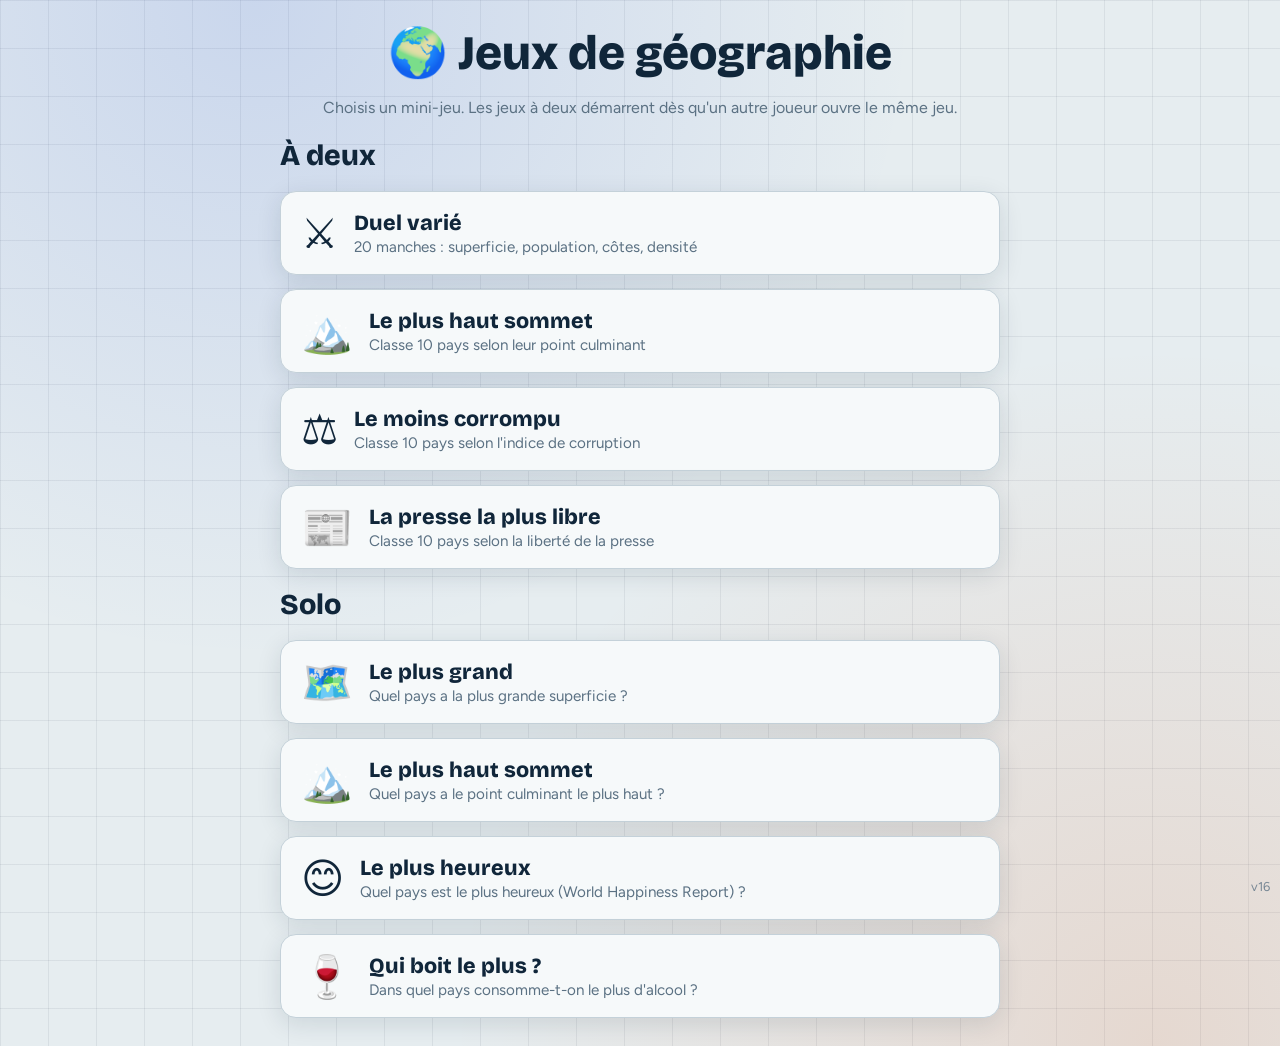
==== commit 11dfb935: "v16 : jeux solo point culminant, bonheur et alcool ; menu en deux sections Co-Authored-By: Claude Op" ====
--- a/index.html
+++ b/index.html
@@ -7,16 +7,23 @@
 <link rel="stylesheet" href="https://fonts.googleapis.com/css2?family=Bricolage+Grotesque:opsz,wght@12..96,500;12..96,800&family=Figtree:wght@400;600&display=swap">
 <link rel="stylesheet" href="css/jeux.css">
 </head><body>
-<div id="ver">v15</div>
+<div id="ver">v16</div>
 <main>
   <h1>🌍 Jeux de géographie</h1>
   <p class="hint">Choisis un mini-jeu. Les jeux à deux démarrent dès qu'un autre joueur ouvre le même jeu.</p>
+  <h2>À deux</h2>
   <nav class="menu">
-    <a href="duel/duel.html"><span class="ico">⚔️</span><span><b>Duel varié <span class="tag2">2 joueurs</span></b><small>20 manches : superficie, population, côtes, densité</small></span></a>
-    <a href="classement/classement.html?jeu=altitude"><span class="ico">🏔️</span><span><b>Le plus haut sommet <span class="tag2">2 joueurs</span></b><small>Classe 10 pays selon leur point culminant</small></span></a>
-    <a href="classement/classement.html?jeu=corruption"><span class="ico">⚖️</span><span><b>Le moins corrompu <span class="tag2">2 joueurs</span></b><small>Classe 10 pays selon l'indice de corruption</small></span></a>
-    <a href="classement/classement.html?jeu=presse"><span class="ico">📰</span><span><b>La presse la plus libre <span class="tag2">2 joueurs</span></b><small>Classe 10 pays selon la liberté de la presse</small></span></a>
-    <a href="quiz.html"><span class="ico">🗺️</span><span><b>Quel pays est le plus grand ? <span class="tag2">Solo</span></b><small>Enchaîne les bonnes réponses pour battre ton record</small></span></a>
+    <a href="duel/duel.html"><span class="ico">⚔️</span><span><b>Duel varié</b><small>20 manches : superficie, population, côtes, densité</small></span></a>
+    <a href="classement/classement.html?jeu=altitude"><span class="ico">🏔️</span><span><b>Le plus haut sommet</b><small>Classe 10 pays selon leur point culminant</small></span></a>
+    <a href="classement/classement.html?jeu=corruption"><span class="ico">⚖️</span><span><b>Le moins corrompu</b><small>Classe 10 pays selon l'indice de corruption</small></span></a>
+    <a href="classement/classement.html?jeu=presse"><span class="ico">📰</span><span><b>La presse la plus libre</b><small>Classe 10 pays selon la liberté de la presse</small></span></a>
+  </nav>
+  <h2>Solo</h2>
+  <nav class="menu">
+    <a href="quiz.html"><span class="ico">🗺️</span><span><b>Le plus grand</b><small>Quel pays a la plus grande superficie ?</small></span></a>
+    <a href="solo/solo.html?jeu=altitude"><span class="ico">🏔️</span><span><b>Le plus haut sommet</b><small>Quel pays a le point culminant le plus haut ?</small></span></a>
+    <a href="solo/solo.html?jeu=bonheur"><span class="ico">😊</span><span><b>Le plus heureux</b><small>Quel pays est le plus heureux (World Happiness Report) ?</small></span></a>
+    <a href="solo/solo.html?jeu=alcool"><span class="ico">🍷</span><span><b>Qui boit le plus ?</b><small>Dans quel pays consomme-t-on le plus d'alcool ?</small></span></a>
   </nav>
 </main>
 </body></html>
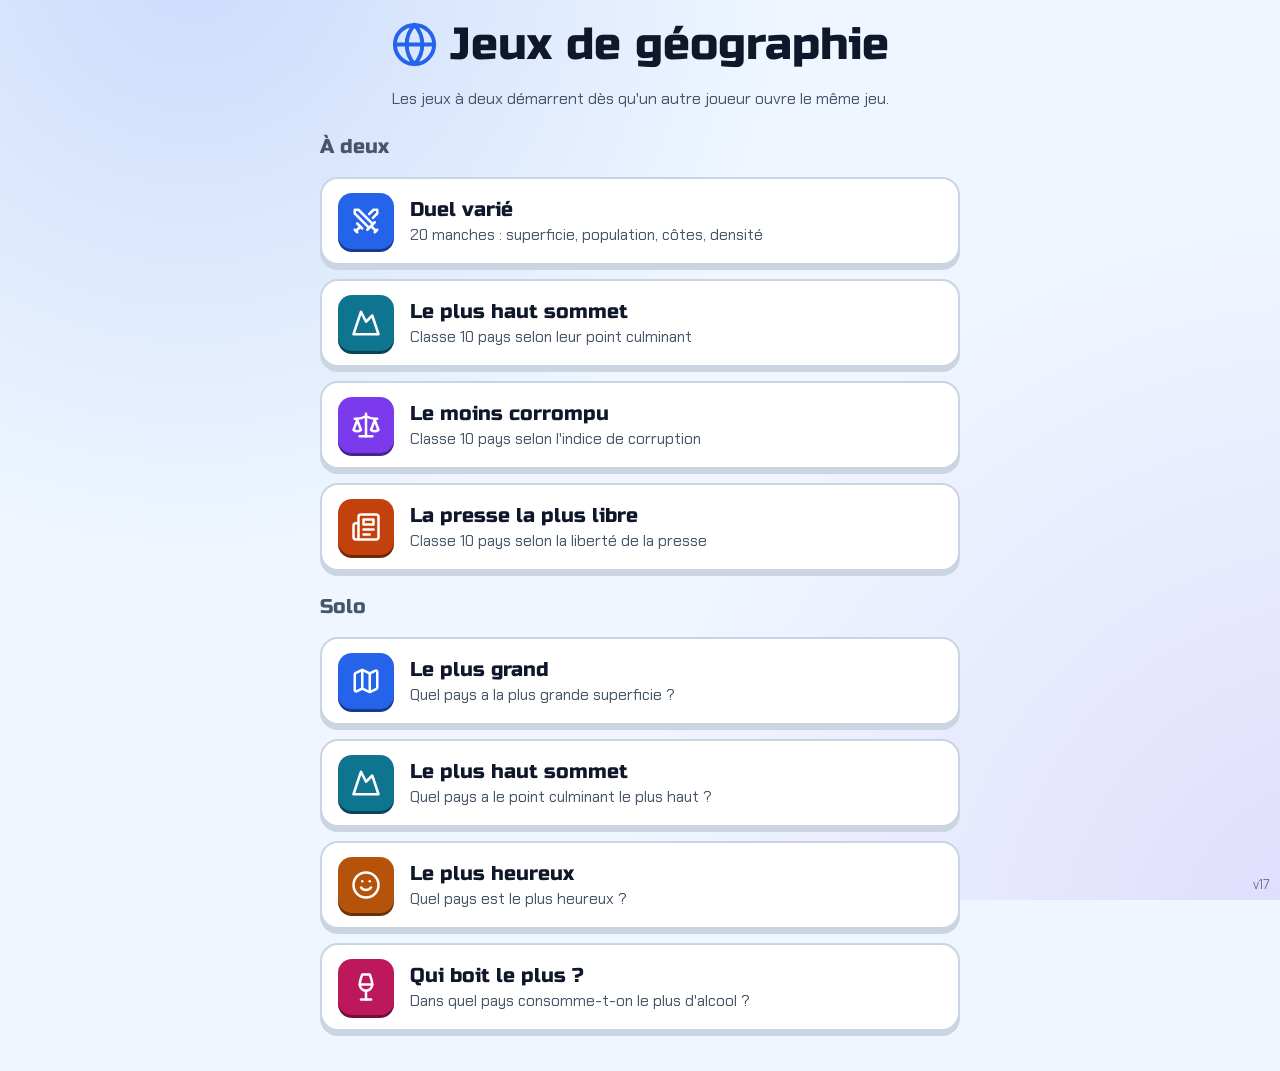
==== commit d75f7fd7: "v17 : nouveau design (skill ui-ux-pro-max) et ajout du skill au dépôt - Ajoute le skill ui-ux-pro-ma" ====
--- a/index.html
+++ b/index.html
@@ -4,26 +4,35 @@
 <meta name="viewport" content="width=device-width,initial-scale=1,viewport-fit=cover">
 <title>Jeux de géographie</title>
 <link rel="preconnect" href="https://fonts.googleapis.com">
-<link rel="stylesheet" href="https://fonts.googleapis.com/css2?family=Bricolage+Grotesque:opsz,wght@12..96,500;12..96,800&family=Figtree:wght@400;600&display=swap">
+<link rel="stylesheet" href="https://fonts.googleapis.com/css2?family=Chakra+Petch:wght@400;600;700&family=Russo+One&display=swap">
 <link rel="stylesheet" href="css/jeux.css">
 </head><body>
-<div id="ver">v16</div>
-<main>
-  <h1>🌍 Jeux de géographie</h1>
-  <p class="hint">Choisis un mini-jeu. Les jeux à deux démarrent dès qu'un autre joueur ouvre le même jeu.</p>
-  <h2>À deux</h2>
-  <nav class="menu">
-    <a href="duel/duel.html"><span class="ico">⚔️</span><span><b>Duel varié</b><small>20 manches : superficie, population, côtes, densité</small></span></a>
-    <a href="classement/classement.html?jeu=altitude"><span class="ico">🏔️</span><span><b>Le plus haut sommet</b><small>Classe 10 pays selon leur point culminant</small></span></a>
-    <a href="classement/classement.html?jeu=corruption"><span class="ico">⚖️</span><span><b>Le moins corrompu</b><small>Classe 10 pays selon l'indice de corruption</small></span></a>
-    <a href="classement/classement.html?jeu=presse"><span class="ico">📰</span><span><b>La presse la plus libre</b><small>Classe 10 pays selon la liberté de la presse</small></span></a>
-  </nav>
-  <h2>Solo</h2>
-  <nav class="menu">
-    <a href="quiz.html"><span class="ico">🗺️</span><span><b>Le plus grand</b><small>Quel pays a la plus grande superficie ?</small></span></a>
-    <a href="solo/solo.html?jeu=altitude"><span class="ico">🏔️</span><span><b>Le plus haut sommet</b><small>Quel pays a le point culminant le plus haut ?</small></span></a>
-    <a href="solo/solo.html?jeu=bonheur"><span class="ico">😊</span><span><b>Le plus heureux</b><small>Quel pays est le plus heureux (World Happiness Report) ?</small></span></a>
-    <a href="solo/solo.html?jeu=alcool"><span class="ico">🍷</span><span><b>Qui boit le plus ?</b><small>Dans quel pays consomme-t-on le plus d'alcool ?</small></span></a>
-  </nav>
-</main>
+<div id="ver">v17</div>
+<main id="app"></main>
+<script type="module">
+import{icon}from"./js/icons.js";
+const JEUX={
+  "À deux":[
+    ["duel/duel.html","swords","c1","Duel varié","20 manches : superficie, population, côtes, densité"],
+    ["classement/classement.html?jeu=altitude","mountain","c3","Le plus haut sommet","Classe 10 pays selon leur point culminant"],
+    ["classement/classement.html?jeu=corruption","scale","c2","Le moins corrompu","Classe 10 pays selon l'indice de corruption"],
+    ["classement/classement.html?jeu=presse","newspaper","c4","La presse la plus libre","Classe 10 pays selon la liberté de la presse"],
+  ],
+  "Solo":[
+    ["solo/solo.html?jeu=superficie","map","c1","Le plus grand","Quel pays a la plus grande superficie ?"],
+    ["solo/solo.html?jeu=altitude","mountain","c3","Le plus haut sommet","Quel pays a le point culminant le plus haut ?"],
+    ["solo/solo.html?jeu=bonheur","smile","c6","Le plus heureux","Quel pays est le plus heureux ?"],
+    ["solo/solo.html?jeu=alcool","wine","c7","Qui boit le plus ?","Dans quel pays consomme-t-on le plus d'alcool ?"],
+  ],
+};
+let h=`<h1>${icon("globe")}Jeux de géographie</h1>
+  <p class="hint">Les jeux à deux démarrent dès qu'un autre joueur ouvre le même jeu.</p>`;
+for(const [section,list] of Object.entries(JEUX)){
+  h+=`<h2 class="section">${section}</h2><nav class="menu" aria-label="${section}">`;
+  for(const [href,ic,c,titre,sous] of list)
+    h+=`<a class="${c}" href="${href}"><span class="tile">${icon(ic)}</span><span><b>${titre}</b><small>${sous}</small></span></a>`;
+  h+=`</nav>`;
+}
+document.getElementById("app").innerHTML=h;
+</script>
 </body></html>
--- a/css/jeux.css
+++ b/css/jeux.css
@@ -1,121 +1,152 @@
-/* Mise en page : une carte marine, un duel de deux cartes face à face, scores de chaque joueur en tête */
+/* Jeux de géographie — style « vibrant en blocs » (système de design ui-ux-pro-max) :
+   bleu quiz + or pour les records, blocs à ombre pleine, Russo One pour les titres, Chakra Petch pour le texte.
+   Joueur 1 = bleu, joueur 2 = orange. */
 :root{
-  --bg:#e6edf0; --panel:#f6f9fa; --ink:#10263a; --mute:#5b7183; --line:#c4d1d9;
-  --p1:#1d4ed8; --p2:#e0590d; --ok:#15803d; --ko:#b91c1c; --grat:rgba(16,38,58,.07);
-  --display:"Bricolage Grotesque",system-ui,sans-serif; --body:"Figtree",system-ui,sans-serif;
+  --bg:#EFF6FF; --panel:#FFFFFF; --ink:#0F172A; --mute:#475569; --line:#CBD5E1; --edge:#94A3B8;
+  --p1:#2563EB; --p1-edge:#1E40AF; --on-p1:#FFFFFF;
+  --p2:#C2410C; --p2-edge:#9A3412; --on-p2:#FFFFFF;
+  --violet:#7C3AED; --gold:#F59E0B; --gold-edge:#B45309; --on-gold:#0F172A;
+  --ok:#15803D; --ok-bg:#DCFCE7; --ko:#DC2626; --ko-bg:#FEE2E2;
+  --blob1:rgba(37,99,235,.18); --blob2:rgba(124,58,237,.14);
+  --display:"Russo One",system-ui,sans-serif; --body:"Chakra Petch",system-ui,sans-serif;
+  color-scheme:light;
 }
 @media (prefers-color-scheme:dark){:root:not([data-theme="light"]){
-  --bg:#0c1a27; --panel:#132636; --ink:#e8f0f5; --mute:#8ba2b3; --line:#27425a;
-  --p1:#6c9bff; --p2:#ff9a5c; --ok:#4ade80; --ko:#f87171; --grat:rgba(232,240,245,.06); color-scheme:dark}}
+  --bg:#0B1220; --panel:#131D35; --ink:#E2E8F0; --mute:#A3B1C6; --line:#2A3A5E; --edge:#050A16;
+  --p1:#60A5FA; --p1-edge:#1D4ED8; --on-p1:#0B1220;
+  --p2:#FB923C; --p2-edge:#C2410C; --on-p2:#0B1220;
+  --violet:#A78BFA; --gold:#FBBF24; --gold-edge:#B45309;
+  --ok:#4ADE80; --ok-bg:#0F2E1D; --ko:#F87171; --ko-bg:#3A1418;
+  --blob1:rgba(96,165,250,.16); --blob2:rgba(167,139,250,.12);
+  color-scheme:dark}}
 :root[data-theme="dark"]{
-  --bg:#0c1a27; --panel:#132636; --ink:#e8f0f5; --mute:#8ba2b3; --line:#27425a;
-  --p1:#6c9bff; --p2:#ff9a5c; --ok:#4ade80; --ko:#f87171; --grat:rgba(232,240,245,.06); color-scheme:dark}
+  --bg:#0B1220; --panel:#131D35; --ink:#E2E8F0; --mute:#A3B1C6; --line:#2A3A5E; --edge:#050A16;
+  --p1:#60A5FA; --p1-edge:#1D4ED8; --on-p1:#0B1220;
+  --p2:#FB923C; --p2-edge:#C2410C; --on-p2:#0B1220;
+  --violet:#A78BFA; --gold:#FBBF24; --gold-edge:#B45309;
+  --ok:#4ADE80; --ok-bg:#0F2E1D; --ko:#F87171; --ko-bg:#3A1418;
+  --blob1:rgba(96,165,250,.16); --blob2:rgba(167,139,250,.12);
+  color-scheme:dark}
+
 *{box-sizing:border-box}
-body{background:var(--bg);color:var(--ink);font-family:var(--body);font-size:16px;
-  background-image:linear-gradient(var(--grat) 1px,transparent 1px),linear-gradient(90deg,var(--grat) 1px,transparent 1px);
-  background-size:48px 48px;padding-inline:16px;padding-block:20px;min-height:100vh}
-main{max-width:720px;margin:0 auto;display:flex;flex-direction:column;gap:20px}
-h1{font-family:var(--display);font-weight:800;font-size:clamp(1.8rem,6vw,2.6rem);margin:0;line-height:1.05;text-wrap:balance}
-h2{font-family:var(--display);font-weight:800;font-size:1.6rem;margin:0;text-wrap:balance}
-p{margin:0;line-height:1.5}
+body{margin:0;background:var(--bg);color:var(--ink);font-family:var(--body);font-size:18px;line-height:1.5;
+  background-image:radial-gradient(circle at 15% -5%,var(--blob1),transparent 42%),radial-gradient(circle at 105% 105%,var(--blob2),transparent 45%);
+  background-attachment:fixed;padding:20px 16px 40px;min-height:100vh}
+main{max-width:640px;margin:0 auto;display:flex;flex-direction:column;gap:18px}
+h1{font-family:var(--display);font-weight:400;font-size:clamp(2rem,8.5vw,2.8rem);margin:0;line-height:1.1;text-align:center;text-wrap:balance;
+  display:flex;align-items:center;justify-content:center;gap:12px;flex-wrap:wrap}
+h2{font-family:var(--display);font-weight:400;font-size:1.6rem;margin:0;line-height:1.2;text-wrap:balance}
+p{margin:0}
 .mute{color:var(--mute)}
-.panel{background:var(--panel);border:1px solid var(--line);border-radius:6px;padding:20px;display:flex;flex-direction:column;gap:14px}
-label{font-weight:600;font-size:.9rem}
-input[type=text]{font:inherit;color:var(--ink);background:var(--bg);border:1.5px solid var(--line);border-radius:6px;padding:12px;width:100%}
-button{font:inherit;font-weight:600;cursor:pointer;border-radius:6px;border:1.5px solid var(--ink);padding:12px 20px;background:var(--ink);color:var(--bg)}
-button.alt{background:transparent;color:var(--ink)}
-button:disabled{opacity:.4;cursor:default}
-button:focus-visible,input:focus-visible{outline:3px solid var(--p1);outline-offset:2px}
+.ic{width:1em;height:1em;flex:none;stroke:currentColor;fill:none;stroke-width:2;stroke-linecap:round;stroke-linejoin:round}
+h1 .ic{width:1.05em;height:1.05em;color:var(--p1)}
+
+/* Blocs : bord plein + ombre pleine décalée vers le bas */
+.panel{background:var(--panel);border:2px solid var(--line);border-radius:18px;padding:22px;display:flex;flex-direction:column;gap:14px;
+  box-shadow:0 5px 0 var(--line)}
+label{font-weight:700;font-size:1rem}
+input[type=text]{font:inherit;color:var(--ink);background:var(--bg);border:2px solid var(--line);border-radius:12px;padding:12px 14px;width:100%;min-height:52px}
+input[type=text]:focus{border-color:var(--p1)}
+
+button{font:inherit;font-weight:700;font-size:1.15rem;cursor:pointer;border-radius:14px;border:2px solid var(--p1-edge);
+  padding:14px 22px;min-height:56px;background:var(--p1);color:var(--on-p1);box-shadow:0 4px 0 var(--p1-edge);
+  transition:transform .12s ease-out,box-shadow .12s ease-out,background-color .2s,border-color .2s}
+button:active:not(:disabled){transform:translateY(3px);box-shadow:0 1px 0 var(--p1-edge)}
+button.alt{background:var(--panel);color:var(--ink);border-color:var(--line);box-shadow:0 4px 0 var(--line)}
+button.alt:active:not(:disabled){box-shadow:0 1px 0 var(--line)}
+button:disabled{opacity:.45;cursor:default;box-shadow:none;transform:none}
+:focus-visible{outline:3px solid var(--violet);outline-offset:3px}
 .row{display:flex;gap:12px;flex-wrap:wrap}
-.score{display:flex;gap:12px;align-items:stretch}
-.sc{flex:1;min-width:0;background:var(--panel);border:1px solid var(--line);border-radius:6px;padding:10px 14px;border-top:5px solid}
-.sc.a{border-top-color:var(--p1)} .sc.b{border-top-color:var(--p2)}
-.sc .n{font-size:.85rem;color:var(--mute);overflow:hidden;text-overflow:ellipsis;white-space:nowrap}
-.sc .v{font-family:var(--display);font-weight:800;font-size:2rem;line-height:1.1;font-variant-numeric:tabular-nums}
-.mid{display:flex;flex-direction:column;justify-content:center;align-items:center;font-family:var(--display);font-weight:800;min-width:64px;text-align:center;font-size:.85rem;color:var(--mute)}
-.mid b{font-size:1.4rem;color:var(--ink);font-variant-numeric:tabular-nums}
-.duel{display:grid;grid-template-columns:1fr 1fr;gap:14px}
-.card{position:relative;background:var(--panel);color:var(--ink);border:2px solid var(--line);border-radius:6px;padding:26px 10px 18px;
-  display:flex;flex-direction:column;align-items:center;gap:8px;min-width:0}
-button.card:hover:not(:disabled){border-color:var(--ink)}
-button.card:disabled{opacity:1}
-.card.sel{border-color:var(--p1);box-shadow:0 0 0 3px var(--p1) inset}
-.card.good{border-color:var(--ok)} .card.bad{opacity:.85}
-.flag{font-size:clamp(3.2rem,16vw,5rem);line-height:1}
-.name{font-family:var(--display);font-weight:800;font-size:1.25rem;text-align:center;text-wrap:balance}
-.area{font-variant-numeric:tabular-nums;color:var(--mute);min-height:1.4em}
-.card.good .area{color:var(--ok);font-weight:600}
-.tags{display:flex;gap:6px;flex-wrap:wrap;justify-content:center;min-height:26px}
-.tag{font-size:.78rem;font-weight:600;padding:3px 9px;border-radius:99px;color:#fff;max-width:100%;overflow:hidden;text-overflow:ellipsis;white-space:nowrap}
-.tag.a{background:var(--p1)} .tag.b{background:var(--p2)}
-:root[data-theme="dark"] .tag{color:#0c1a27}
-@media (prefers-color-scheme:dark){:root:not([data-theme="light"]) .tag{color:#0c1a27}}
+.row button{flex:1}
+
+/* Retour au menu : zone de 44 px minimum */
+.back{display:inline-flex;align-items:center;gap:6px;align-self:flex-start;min-height:44px;padding:0 4px;color:var(--mute);
+  text-decoration:none;font-weight:700;font-size:1rem;margin-bottom:-10px;cursor:pointer}
+.back:hover{color:var(--ink)}
+
+/* Tableau des scores */
+.score{display:flex;gap:10px;align-items:stretch}
+.sc{flex:1;min-width:0;background:var(--panel);border:2px solid var(--line);border-radius:16px;padding:10px 14px;box-shadow:0 4px 0 var(--line)}
+.sc.a{border-color:var(--p1);box-shadow:0 4px 0 var(--p1-edge)} .sc.b{border-color:var(--p2);box-shadow:0 4px 0 var(--p2-edge)}
+.sc .n{font-size:1rem;font-weight:700;color:var(--mute);overflow:hidden;text-overflow:ellipsis;white-space:nowrap}
+.sc.a .n{color:var(--p1)} .sc.b .n{color:var(--p2)}
+.sc .v{font-family:var(--display);font-size:2.6rem;line-height:1.1;font-variant-numeric:tabular-nums}
+.mid{display:flex;flex-direction:column;justify-content:center;align-items:center;font-weight:700;min-width:70px;text-align:center;font-size:1rem;color:var(--mute);line-height:1.2}
+.mid b{font-family:var(--display);font-weight:400;font-size:1.6rem;color:var(--ink);font-variant-numeric:tabular-nums}
+.q{text-align:center;font-size:1.45rem}
+
+/* Cartes pays du duel et des quiz solo */
+.duel{display:grid;grid-template-columns:1fr 1fr;gap:12px}
+.card{position:relative;background:var(--panel);color:var(--ink);border:2px solid var(--line);border-radius:20px;padding:26px 8px 20px;
+  display:flex;flex-direction:column;align-items:center;gap:10px;min-width:0;box-shadow:0 5px 0 var(--line)}
+button.card{cursor:pointer}
+button.card:hover:not(:disabled){border-color:var(--p1)}
+button.card:active:not(:disabled){transform:translateY(4px);box-shadow:0 1px 0 var(--line)}
+button.card:disabled{opacity:1;cursor:default}
+.card.sel{border-color:var(--p1);box-shadow:0 5px 0 var(--p1-edge);background:color-mix(in srgb,var(--p1) 8%,var(--panel))}
+.card.good{border-color:var(--ok);box-shadow:0 5px 0 var(--ok);background:var(--ok-bg)}
+.card.bad{opacity:.8}
+.card.bad.sel{border-color:var(--ko);box-shadow:0 5px 0 var(--ko);background:var(--ko-bg);opacity:1}
+.flag{font-size:clamp(4.2rem,22vw,7rem);line-height:1}
+.name{font-family:var(--display);font-size:1.4rem;line-height:1.15;text-align:center;text-wrap:balance}
+.area{font-variant-numeric:tabular-nums;color:var(--mute);min-height:1.5em;font-size:1.1rem;font-weight:700}
+.card.good .area{color:var(--ok)}
+.tags{display:flex;gap:6px;flex-wrap:wrap;justify-content:center;min-height:28px}
+.tag{font-size:.9rem;font-weight:700;padding:3px 12px;border-radius:99px;max-width:100%;overflow:hidden;text-overflow:ellipsis;white-space:nowrap}
+.tag.a{background:var(--p1);color:var(--on-p1)} .tag.b{background:var(--p2);color:var(--on-p2)}
 .verdict{display:flex;gap:10px;flex-wrap:wrap}
-.vd{flex:1;min-width:140px;border:1.5px solid var(--line);border-radius:6px;padding:10px 12px;background:var(--panel);font-weight:600}
-.vd.ok{border-color:var(--ok);color:var(--ok)} .vd.ko{border-color:var(--ko);color:var(--ko)}
-.link{font-family:ui-monospace,monospace;font-size:.85rem;background:var(--bg);border:1px dashed var(--line);padding:10px;border-radius:6px;word-break:break-all}
-.big{font-family:var(--display);font-weight:800;font-size:clamp(2.4rem,10vw,3.6rem);text-align:center;font-variant-numeric:tabular-nums}
-@media (max-width:420px){.card{padding-inline:6px}.name{font-size:1.05rem}}
+.vd{flex:1;min-width:140px;border:2px solid var(--line);border-radius:14px;padding:12px 14px;background:var(--panel);font-weight:700;font-size:1.05rem}
+.vd.ok{border-color:var(--ok);color:var(--ok);background:var(--ok-bg)} .vd.ko{border-color:var(--ko);color:var(--ko);background:var(--ko-bg)}
+.big{font-family:var(--display);font-size:clamp(3rem,16vw,5rem);line-height:1.1;text-align:center;font-variant-numeric:tabular-nums}
+.win{font-family:var(--display);font-size:clamp(1.8rem,8vw,2.6rem);line-height:1.15;text-align:center;text-wrap:balance}
+@media (max-width:420px){.card{padding-inline:4px}.name{font-size:1.2rem}}
 
-/* Version mobile : tout est plus grand, cartes plus marquées */
-body{font-size:18px;padding-inline:14px;background-image:radial-gradient(circle at 20% 0%,rgba(29,78,216,.14),transparent 45%),radial-gradient(circle at 90% 100%,rgba(224,89,13,.14),transparent 45%),linear-gradient(var(--grat) 1px,transparent 1px),linear-gradient(90deg,var(--grat) 1px,transparent 1px);background-size:auto,auto,48px 48px,48px 48px}
-main{gap:18px}
-h1{font-size:clamp(2.2rem,9vw,3rem);text-align:center}
-h2{font-size:1.8rem}
-.panel{border-radius:16px;padding:24px;box-shadow:0 6px 24px rgba(16,38,58,.12)}
-button{font-size:1.15rem;padding:16px 24px;border-radius:14px;min-height:56px}
-.row button{flex:1}
-.score{gap:10px}
-.sc{border-radius:14px;padding:12px 16px;border-top-width:6px}
-.sc .n{font-size:1rem}
-.sc .v{font-size:2.8rem}
-.mid{font-size:1rem;min-width:70px}.mid b{font-size:1.7rem}
-.duel{gap:12px}
-.card{border-radius:18px;padding:30px 8px 22px;gap:10px;box-shadow:0 4px 16px rgba(16,38,58,.12);transition:transform .12s,border-color .12s}
-button.card:active:not(:disabled){transform:scale(.97)}
-.card.sel{transform:scale(1.03);box-shadow:0 0 0 4px var(--p1) inset,0 8px 24px rgba(29,78,216,.3)}
-.card.good{box-shadow:0 0 0 4px var(--ok) inset,0 8px 24px rgba(21,128,61,.3)}
-.flag{font-size:clamp(4.5rem,24vw,7.5rem)}
-.name{font-size:1.5rem}
-.area{font-size:1.1rem}
-.tag{font-size:.95rem;padding:4px 12px}
-.vd{font-size:1.1rem;border-radius:14px;padding:14px}
-.q{text-align:center;font-size:1.5rem}
-.big{font-size:clamp(3.4rem,18vw,5.5rem)}
 @keyframes pulse{50%{opacity:.45}}
-.pulse{animation:pulse 1.6s ease-in-out infinite}
-@media (max-width:420px){.card{padding-inline:4px}.name{font-size:1.3rem}}
+.pulse{animation:pulse 1.6s ease-in-out infinite;color:var(--p1)}
 #ver{position:fixed;right:10px;bottom:6px;font-size:.8rem;color:var(--mute);opacity:.8;pointer-events:none}
 
 /* Commun aux mini-jeux */
-.status{display:block;font-size:.85rem;margin-bottom:6px}
-.back{display:inline-block;color:var(--mute);text-decoration:none;font-weight:600;font-size:1rem;margin-bottom:-6px}
-.giveup{background:transparent;color:var(--ko);border-color:var(--ko);font-size:1rem;min-height:44px;padding:10px 16px}
-/* Menu d'accueil */
+.status{display:block;font-size:.95rem;font-weight:700;margin-bottom:6px;color:var(--p1)}
+.hint{color:var(--mute);text-align:center;font-size:1rem}
+.giveup{background:transparent;color:var(--ko);border-color:var(--ko);box-shadow:0 3px 0 var(--ko);font-size:1rem;min-height:48px;padding:10px 18px;flex:0 1 auto!important}
+.giveup:active:not(:disabled){box-shadow:0 0 0 var(--ko)}
+
+/* Menu d'accueil : une tuile colorée par jeu */
+.section{font-size:1.25rem;color:var(--mute);margin-top:6px}
 .menu{display:flex;flex-direction:column;gap:14px}
-.menu a{display:flex;align-items:center;gap:16px;text-decoration:none;color:var(--ink);background:var(--panel);border:1px solid var(--line);
-  border-radius:16px;padding:18px 20px;box-shadow:0 6px 24px rgba(16,38,58,.12);transition:transform .12s}
-.menu a:active{transform:scale(.98)}
-.menu .ico{font-size:2.6rem;line-height:1}
-.menu b{display:block;font-family:var(--display);font-weight:800;font-size:1.35rem}
-.menu small{display:block;color:var(--mute);font-size:.95rem;margin-top:2px}
-.menu .tag2{display:inline-block;font-size:.75rem;font-weight:600;color:var(--p1);border:1px solid var(--p1);border-radius:99px;padding:1px 8px;margin-left:6px;vertical-align:middle}
+.menu a{--c:var(--p1);display:flex;align-items:center;gap:16px;text-decoration:none;color:var(--ink);background:var(--panel);
+  border:2px solid var(--line);border-radius:18px;padding:14px 16px;box-shadow:0 5px 0 var(--line);min-height:84px;cursor:pointer;
+  transition:transform .12s ease-out,box-shadow .12s ease-out,border-color .2s}
+.menu a:hover{border-color:var(--c)}
+.menu a:active{transform:translateY(4px);box-shadow:0 1px 0 var(--line)}
+.menu .tile{flex:none;width:56px;height:56px;border-radius:14px;background:var(--c);color:#fff;display:flex;align-items:center;justify-content:center;
+  box-shadow:0 3px 0 color-mix(in srgb,var(--c) 60%,#000)}
+.menu .tile .ic{width:30px;height:30px}
+.menu b{display:block;font-family:var(--display);font-weight:400;font-size:1.25rem;line-height:1.2}
+.menu small{display:block;color:var(--mute);font-size:.98rem;margin-top:2px;line-height:1.35}
+.menu .c1{--c:#2563EB} .menu .c2{--c:#7C3AED} .menu .c3{--c:#0E7490} .menu .c4{--c:#C2410C}
+.menu .c5{--c:#15803D} .menu .c6{--c:#B45309} .menu .c7{--c:#BE185D}
+
 /* Classement */
-.rank{display:flex;flex-direction:column;gap:8px}
-.rk{display:flex;align-items:center;gap:12px;background:var(--panel);border:2px solid var(--line);border-radius:14px;padding:10px 14px;
-  font:inherit;color:var(--ink);text-align:left;width:100%;min-height:58px}
-.rk .fl{font-size:2rem;line-height:1}
-.rk .nm{flex:1;font-family:var(--display);font-weight:800;font-size:1.15rem}
-.rk .pos{min-width:2.2em;height:2.2em;border-radius:99px;display:flex;align-items:center;justify-content:center;font-weight:800;
-  background:var(--line);color:var(--ink);font-variant-numeric:tabular-nums}
-.rk.on{border-color:var(--p1)} .rk.on .pos{background:var(--p1);color:#fff}
-.rk .vv{font-variant-numeric:tabular-nums;color:var(--mute);font-size:.95rem;text-align:right}
-.rk .pp{display:flex;gap:6px}
-.rk .pp span{white-space:nowrap;font-size:.8rem;font-weight:700;border-radius:99px;padding:3px 8px;color:#fff}
-.rk .pp .a{background:var(--p1)} .rk .pp .b{background:var(--p2)}
-.rk .pp .x{opacity:.45}
-.hint{color:var(--mute);text-align:center;font-size:1rem}
-/* Glisser-déposer */
-.rk.drag{user-select:none;-webkit-user-select:none;transition:transform .15s;cursor:grab}
-.rk.lift{transition:none;position:relative;z-index:2;border-color:var(--p1);box-shadow:0 10px 28px rgba(16,38,58,.28);cursor:grabbing}
-.rk .handle{font-size:1.7rem;line-height:1;padding:10px 14px;margin:-10px -10px -10px 0;color:var(--mute);touch-action:none;cursor:grab}
+.rank{display:flex;flex-direction:column;gap:10px}
+.rk{display:flex;align-items:center;gap:12px;background:var(--panel);border:2px solid var(--line);border-radius:16px;padding:8px 12px;
+  font:inherit;color:var(--ink);text-align:left;width:100%;min-height:62px;box-shadow:0 4px 0 var(--line)}
+.rk .fl{font-size:2.1rem;line-height:1}
+.rk .nm{flex:1;min-width:0;font-family:var(--display);font-size:1.1rem;line-height:1.2}
+.rk .pos{flex:none;min-width:2.2em;height:2.2em;border-radius:12px;display:flex;align-items:center;justify-content:center;
+  font-family:var(--display);background:var(--p1);color:var(--on-p1);font-variant-numeric:tabular-nums}
+.rk .vv{font-family:var(--body);font-variant-numeric:tabular-nums;color:var(--mute);font-size:.95rem;font-weight:700}
+.rk .pp{display:flex;flex-direction:column;gap:4px;align-items:flex-end}
+.rk .pp span{white-space:nowrap;font-size:.82rem;font-weight:700;border-radius:99px;padding:2px 9px}
+.rk .pp .a{background:var(--p1);color:var(--on-p1)} .rk .pp .b{background:var(--p2);color:var(--on-p2)}
+.rk .pp .x{opacity:.4}
+.rk.drag{user-select:none;-webkit-user-select:none;transition:transform .15s ease-out;cursor:grab}
+.rk.lift{transition:none;position:relative;z-index:2;border-color:var(--p1);box-shadow:0 12px 26px rgba(15,23,42,.28);cursor:grabbing}
+.rk .handle{flex:none;display:flex;align-items:center;justify-content:center;width:48px;height:48px;margin:-6px -8px -6px 0;
+  color:var(--mute);touch-action:none;cursor:grab;border-radius:12px}
+.rk .handle .ic{width:26px;height:26px}
+
+/* Animations réduites si le téléphone le demande */
+@media (prefers-reduced-motion:reduce){
+  *,*::before,*::after{animation-duration:.01ms!important;animation-iteration-count:1!important;transition-duration:.01ms!important}
+}
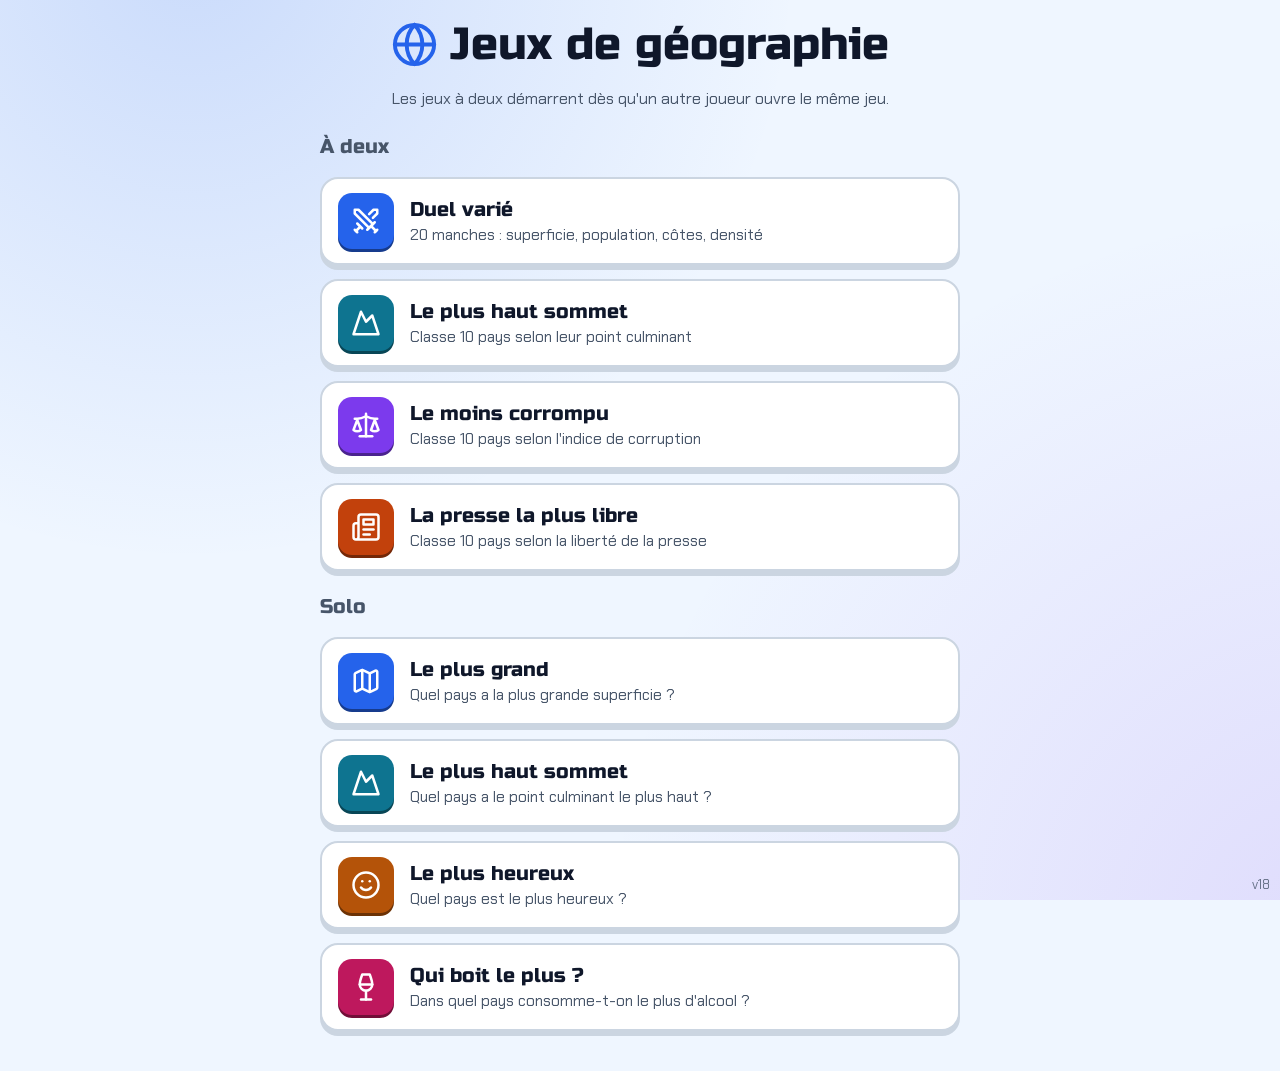
==== commit 77fe55e1: "v18 : jeux solo, deux nouveaux pays au hasard à chaque manche Co-Authored-By: Claude Opus 5.5 <norep" ====
--- a/index.html
+++ b/index.html
@@ -7,7 +7,7 @@
 <link rel="stylesheet" href="https://fonts.googleapis.com/css2?family=Chakra+Petch:wght@400;600;700&family=Russo+One&display=swap">
 <link rel="stylesheet" href="css/jeux.css">
 </head><body>
-<div id="ver">v17</div>
+<div id="ver">v18</div>
 <main id="app"></main>
 <script type="module">
 import{icon}from"./js/icons.js";
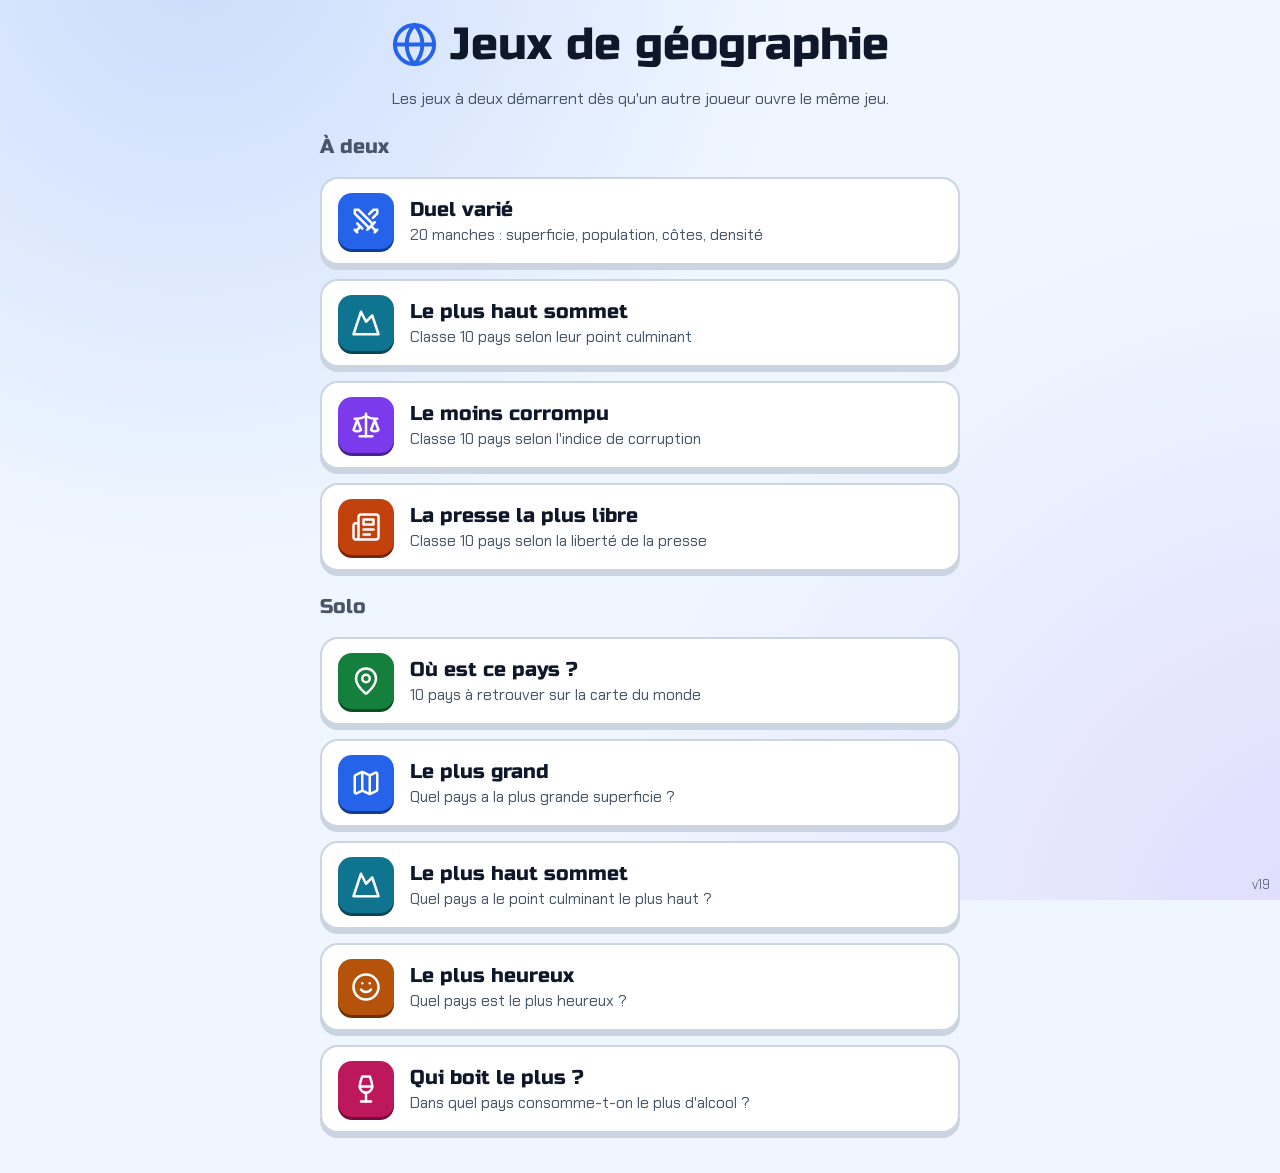
==== commit b74d9cdd: "v19 : jeu solo « Où est ce pays ? » sur la carte du monde - 10 pays à retrouver : on touche un pays " ====
--- a/index.html
+++ b/index.html
@@ -7,7 +7,7 @@
 <link rel="stylesheet" href="https://fonts.googleapis.com/css2?family=Chakra+Petch:wght@400;600;700&family=Russo+One&display=swap">
 <link rel="stylesheet" href="css/jeux.css">
 </head><body>
-<div id="ver">v18</div>
+<div id="ver">v19</div>
 <main id="app"></main>
 <script type="module">
 import{icon}from"./js/icons.js";
@@ -19,6 +19,7 @@
     ["classement/classement.html?jeu=presse","newspaper","c4","La presse la plus libre","Classe 10 pays selon la liberté de la presse"],
   ],
   "Solo":[
+    ["carte/carte.html","pin","c5","Où est ce pays ?","10 pays à retrouver sur la carte du monde"],
     ["solo/solo.html?jeu=superficie","map","c1","Le plus grand","Quel pays a la plus grande superficie ?"],
     ["solo/solo.html?jeu=altitude","mountain","c3","Le plus haut sommet","Quel pays a le point culminant le plus haut ?"],
     ["solo/solo.html?jeu=bonheur","smile","c6","Le plus heureux","Quel pays est le plus heureux ?"],
--- a/css/jeux.css
+++ b/css/jeux.css
@@ -8,6 +8,7 @@
   --violet:#7C3AED; --gold:#F59E0B; --gold-edge:#B45309; --on-gold:#0F172A;
   --ok:#15803D; --ok-bg:#DCFCE7; --ko:#DC2626; --ko-bg:#FEE2E2;
   --blob1:rgba(37,99,235,.18); --blob2:rgba(124,58,237,.14);
+  --sea:#BFDBFE; --landc:#F8FAFC;
   --display:"Russo One",system-ui,sans-serif; --body:"Chakra Petch",system-ui,sans-serif;
   color-scheme:light;
 }
@@ -18,6 +19,7 @@
   --violet:#A78BFA; --gold:#FBBF24; --gold-edge:#B45309;
   --ok:#4ADE80; --ok-bg:#0F2E1D; --ko:#F87171; --ko-bg:#3A1418;
   --blob1:rgba(96,165,250,.16); --blob2:rgba(167,139,250,.12);
+  --sea:#0E2A4F; --landc:#2B3B5C;
   color-scheme:dark}}
 :root[data-theme="dark"]{
   --bg:#0B1220; --panel:#131D35; --ink:#E2E8F0; --mute:#A3B1C6; --line:#2A3A5E; --edge:#050A16;
@@ -26,6 +28,7 @@
   --violet:#A78BFA; --gold:#FBBF24; --gold-edge:#B45309;
   --ok:#4ADE80; --ok-bg:#0F2E1D; --ko:#F87171; --ko-bg:#3A1418;
   --blob1:rgba(96,165,250,.16); --blob2:rgba(167,139,250,.12);
+  --sea:#0E2A4F; --landc:#2B3B5C;
   color-scheme:dark}
 
 *{box-sizing:border-box}
@@ -146,6 +149,26 @@
   color:var(--mute);touch-action:none;cursor:grab;border-radius:12px}
 .rk .handle .ic{width:26px;height:26px}
 
+/* Jeu de la carte */
+.sc .v small{font-size:.5em;color:var(--mute)}
+.target-name{display:flex;align-items:center;justify-content:center;gap:12px;font-family:var(--display);font-size:clamp(1.6rem,7vw,2.2rem);
+  line-height:1.15;text-align:center;text-wrap:balance}
+.target-name .fl{font-size:1.6em;line-height:1}
+.mapbox{position:relative;border:2px solid var(--line);border-radius:18px;overflow:hidden;box-shadow:0 5px 0 var(--line);
+  margin-inline:-6px;background:var(--sea)}
+#map{display:block;width:100%;aspect-ratio:1/.6;touch-action:none;cursor:crosshair;user-select:none;-webkit-user-select:none}
+#map .sea{fill:var(--sea)}
+#map .land path{fill:var(--landc);stroke:var(--sea);stroke-width:.6;vector-effect:non-scaling-stroke;stroke-linejoin:round}
+#map .pick{fill:var(--p1);stroke:var(--p1-edge);stroke-width:1.5;vector-effect:non-scaling-stroke}
+#map .pick-ko{fill:var(--ko);stroke:var(--ko);stroke-width:1.5;vector-effect:non-scaling-stroke}
+#map .target{fill:var(--ok);stroke:var(--ok);stroke-width:2;vector-effect:non-scaling-stroke}
+#map .link{stroke:var(--ink);stroke-width:2.5;stroke-dasharray:6 5;vector-effect:non-scaling-stroke}
+#map .dot-g{fill:var(--ko);stroke:#fff;stroke-width:1.5;vector-effect:non-scaling-stroke}
+#map .dot-t{fill:var(--ok);stroke:#fff;stroke-width:1.5;vector-effect:non-scaling-stroke}
+.zoom{position:absolute;right:10px;top:10px;display:flex;flex-direction:column;gap:8px}
+.zoom button{width:48px;min-height:48px;padding:0;font-size:1.6rem;line-height:1;box-shadow:0 3px 0 var(--line)}
+.rk .pts{font-family:var(--display);font-size:1.2rem;color:var(--p1);font-variant-numeric:tabular-nums}
+
 /* Animations réduites si le téléphone le demande */
 @media (prefers-reduced-motion:reduce){
   *,*::before,*::after{animation-duration:.01ms!important;animation-iteration-count:1!important;transition-duration:.01ms!important}
